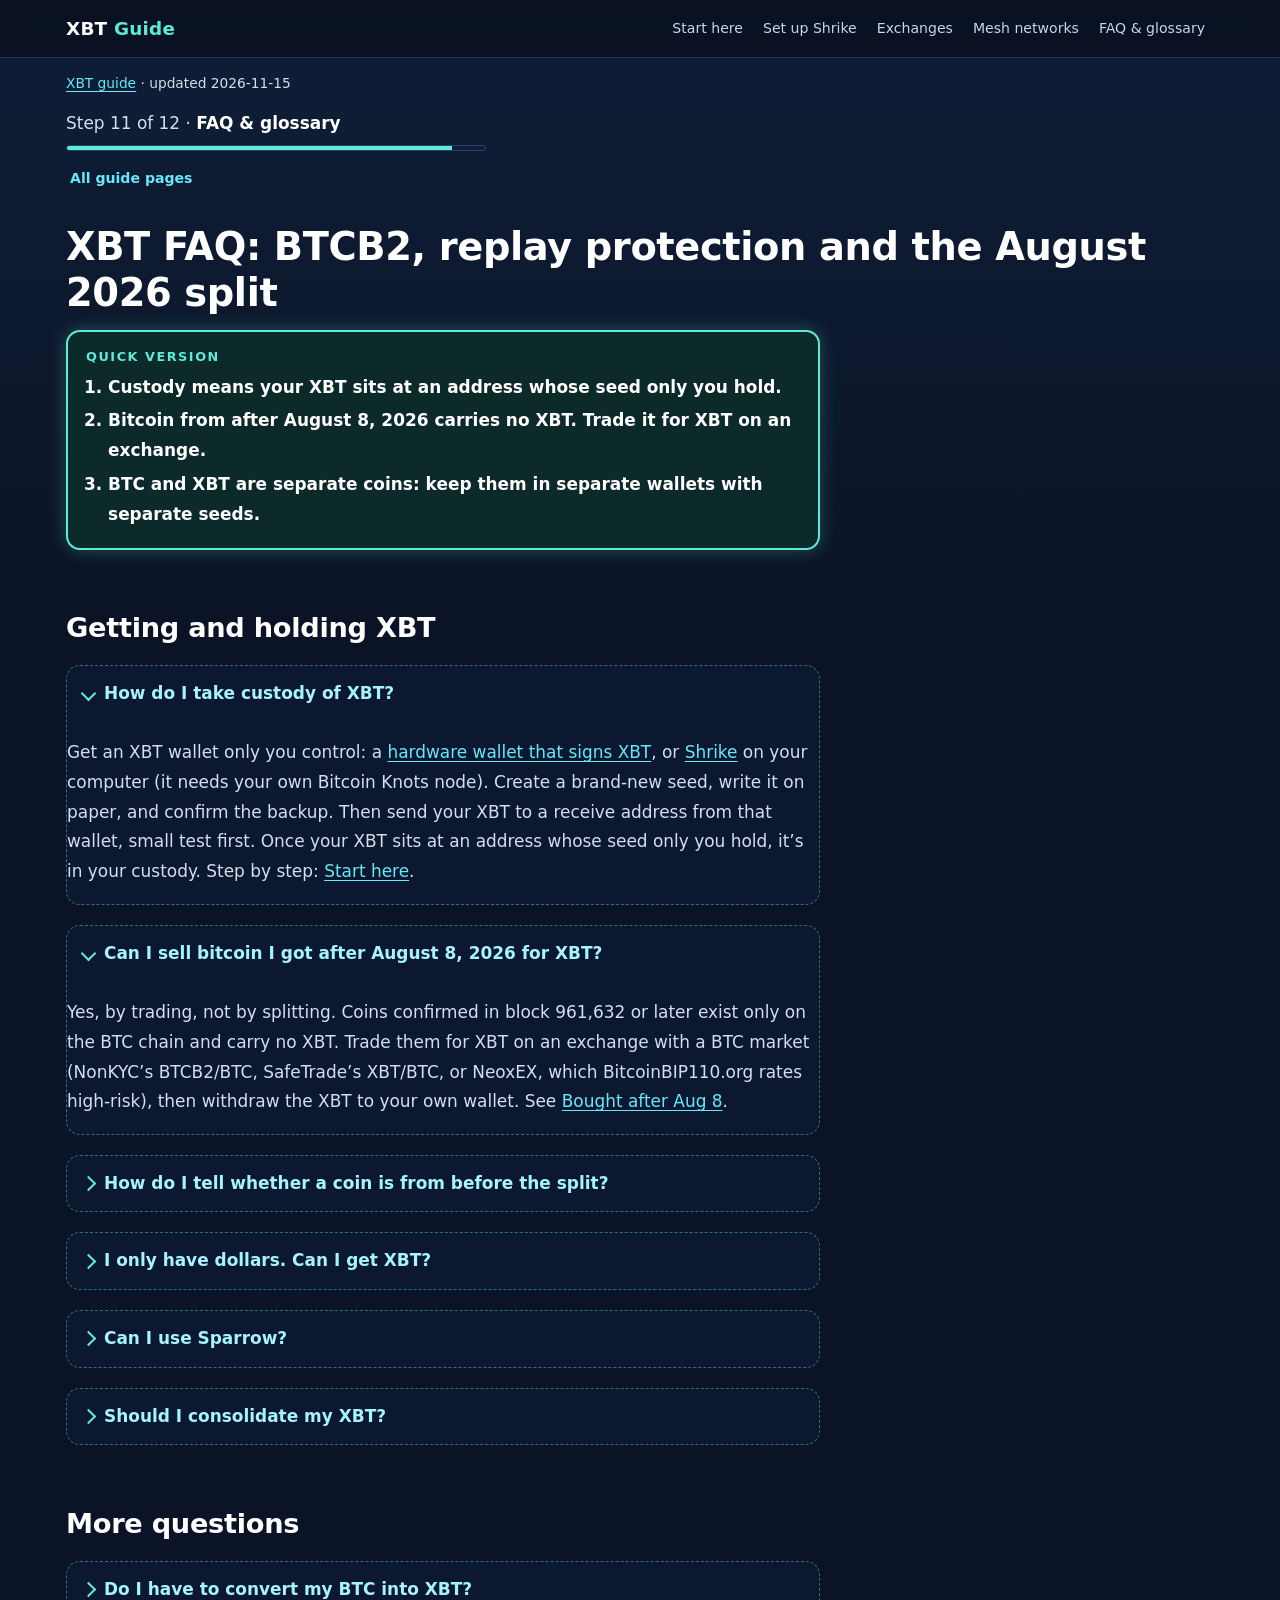
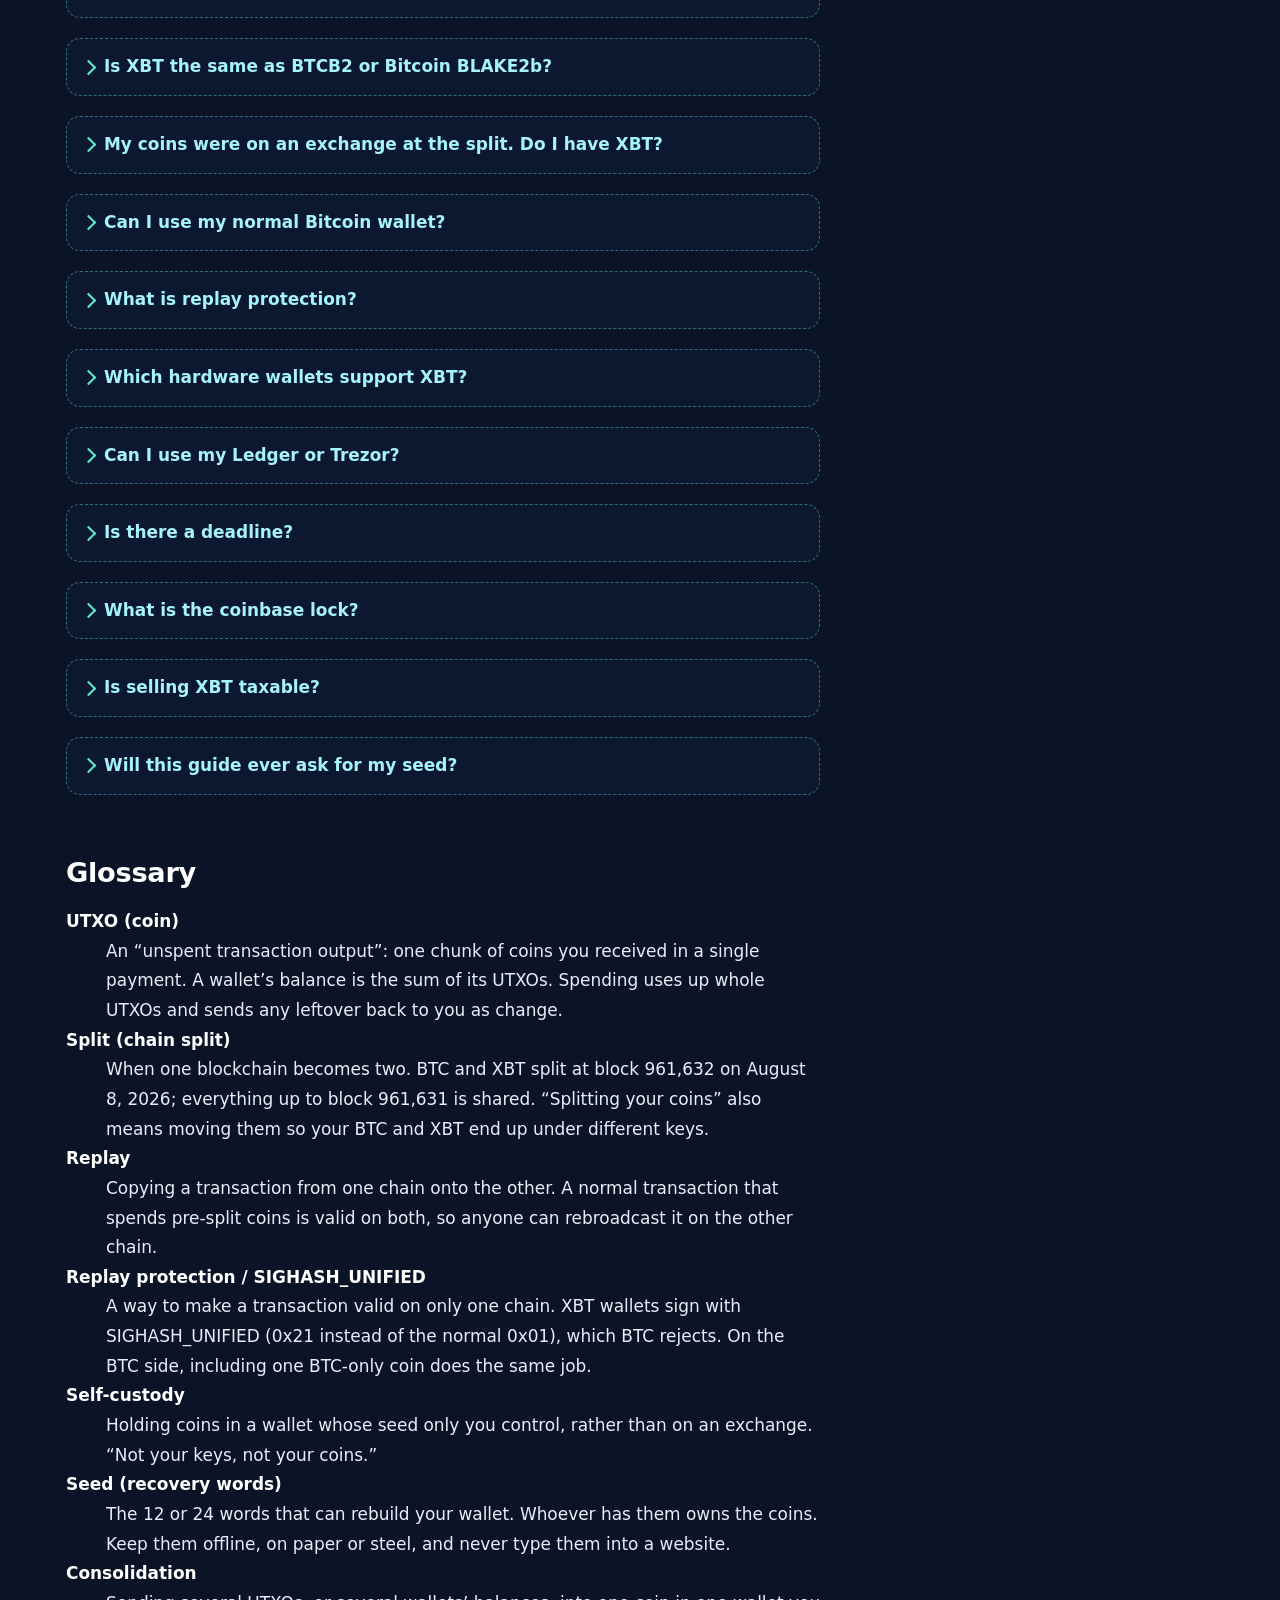
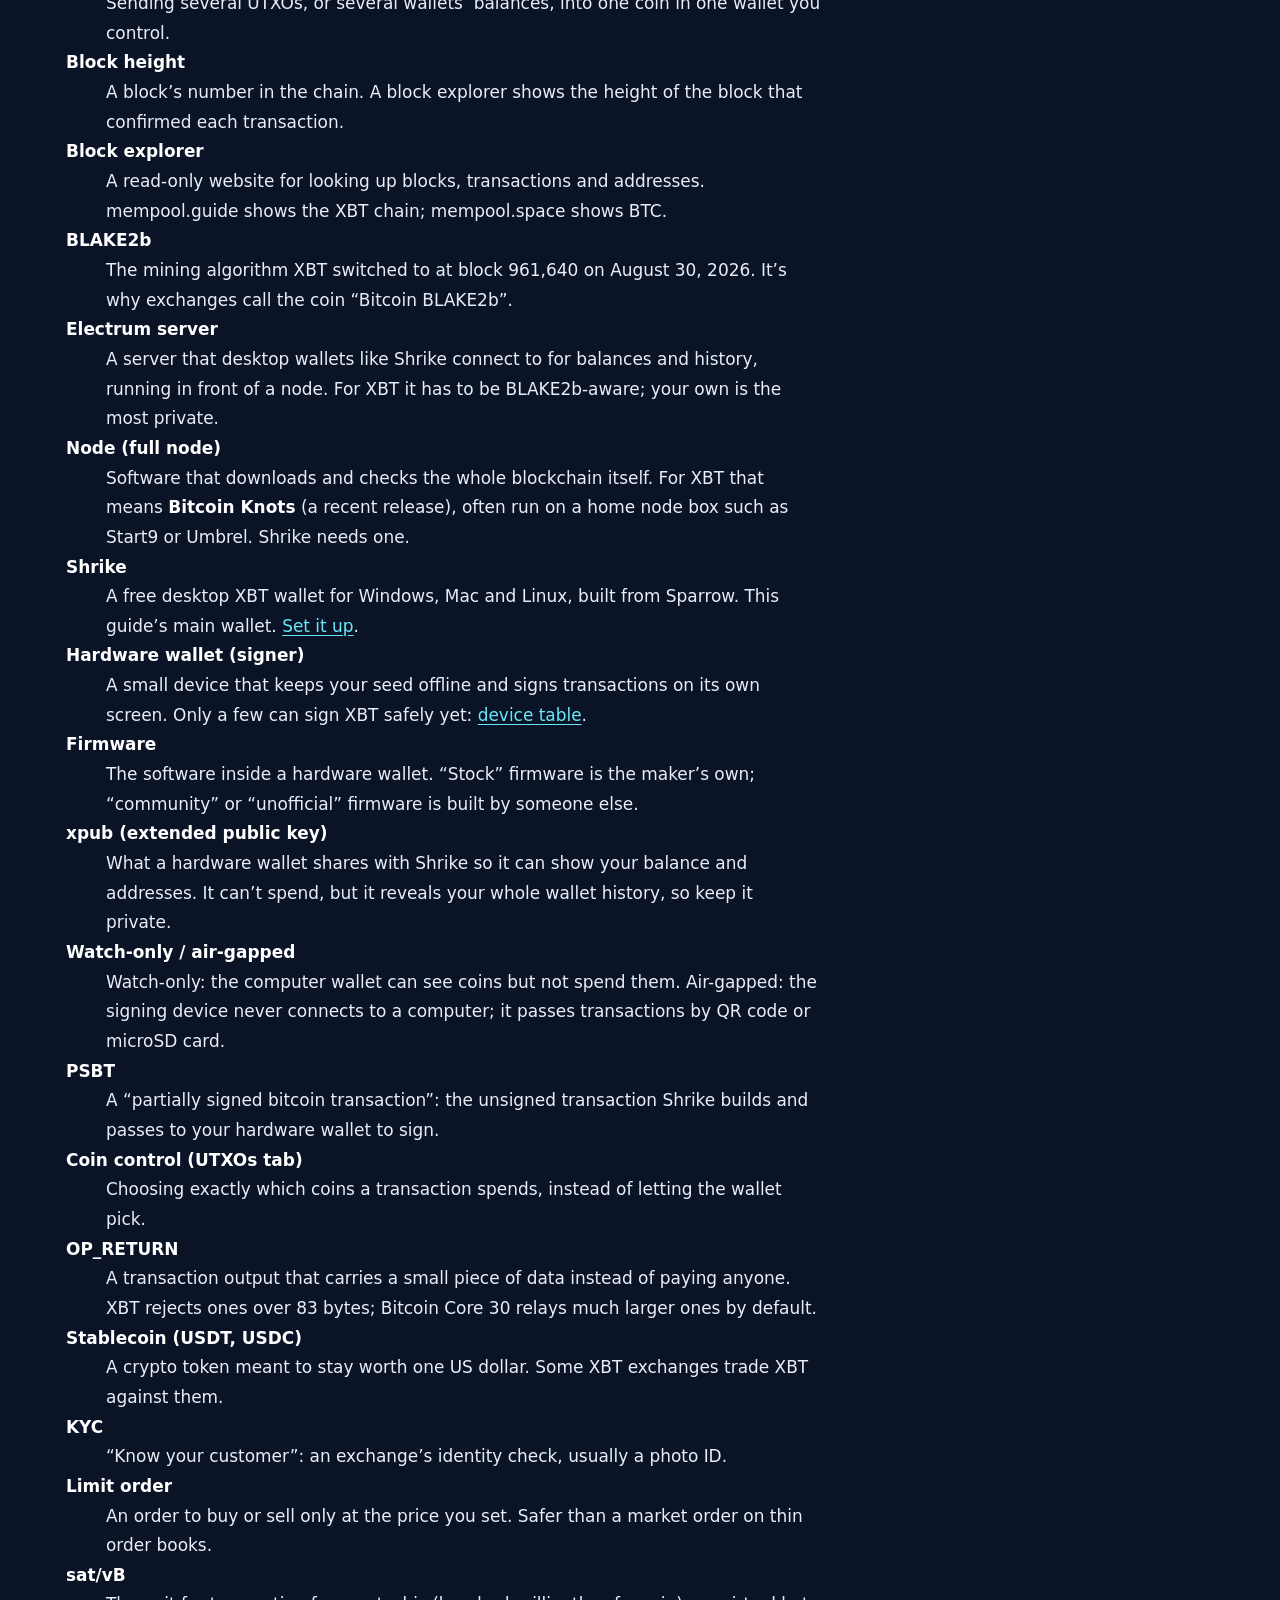
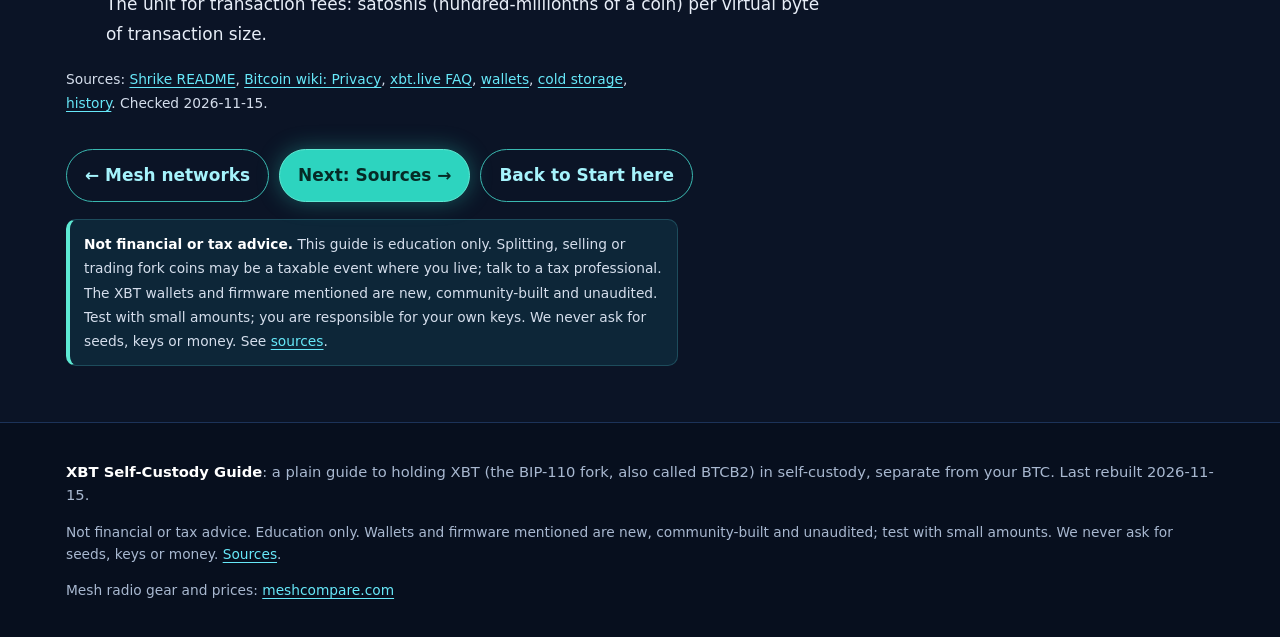
==== faq/index.html @ cd7330c9 "Add guide pages (2/5)" ====
<!doctype html>
<html lang="en"><head>
<meta charset="utf-8"><meta name="viewport" content="width=device-width,initial-scale=1">
<title>XBT FAQ: BTCB2, replay protection and the August 2026 split | XBT Self-Custody Guide</title><meta name="description" content="Short answers: do you have XBT, is it the same as BTCB2, can you use your Bitcoin wallet, what replay protection is, and taxes.">
<link rel="canonical" href="https://rasputin-69420.github.io/xbt-guide/faq/">
<meta property="og:title" content="XBT FAQ: BTCB2, replay protection and the August 2026 split | XBT Self-Custody Guide"><meta property="og:description" content="Short answers: do you have XBT, is it the same as BTCB2, can you use your Bitcoin wallet, what replay protection is, and taxes.">
<meta property="og:site_name" content="XBT Self-Custody Guide"><meta property="og:type" content="website"><meta property="og:url" content="https://rasputin-69420.github.io/xbt-guide/faq/">
<meta name="twitter:card" content="summary"><meta name="theme-color" content="#0b1426"><meta name="color-scheme" content="dark">
<link rel="stylesheet" href="../assets/style.css">
<link rel="icon" href="../assets/favicon.svg" type="image/svg+xml">
</head><body>
<header class="top"><div class="wrap bar">
<a class="logo" href="../"><span class="wordmark">XBT <b>Guide</b></span></a>
<nav><a href="../">Start here</a><a href="../wallets/">Set up Shrike</a><a href="../exchanges/">Exchanges</a><a href="../mesh/">Mesh networks</a><a href="../faq/">FAQ &amp; glossary</a></nav></div></header>
<main class="wrap"><article class="guide xguide"><p class="small"><a href="../">XBT guide</a> · updated 2026-11-15</p><nav class="xprog" aria-label="XBT guide steps"><p class="xstep-count">Step 11 of 12 &middot; <strong>FAQ &amp; glossary</strong></p><div class="xbar" role="presentation"><span style="width:92%"></span></div><details class="xall"><summary>All guide pages</summary><ol class="xsteps"><li><a href="../">Start here</a></li><li><a href="../paths/">Your path in detail</a></li><li><a href="../self-custody/">Self-custody</a></li><li><a href="../wallets/">Set up Shrike</a></li><li><a href="../split/">Split BTC &amp; XBT</a></li><li><a href="../exchanges/">Exchanges</a></li><li><a href="../consolidate/">Withdraw &amp; consolidate</a></li><li><a href="../safety/">Safety checklist</a></li><li><a href="../why/">Why XBT</a></li><li><a href="../mesh/">Mesh networks</a></li><li><span aria-current="step">FAQ &amp; glossary</span></li><li><a href="../sources/">Sources</a></li></ol></details></nav><h1>XBT FAQ: BTCB2, replay protection and the August 2026 split</h1><div class="xquick"><p class="xquick-h">Quick version</p><ol><li>Custody means your XBT sits at an address whose seed only you hold.</li><li>Bitcoin from after August 8, 2026 carries no XBT. Trade it for XBT on an exchange.</li><li>BTC and XBT are separate coins: keep them in separate wallets with separate seeds.</li></ol></div>
<h2>Getting and holding XBT</h2>
<details class="toggle" open><summary>How do I take custody of XBT?</summary><p>Get an XBT wallet only you control: a <a href="../self-custody/">hardware wallet that signs XBT</a>, or <a href="../wallets/">Shrike</a> on your computer (it needs your own Bitcoin Knots node). Create a brand-new seed, write it on paper, and confirm the backup. Then send your XBT to a receive address from that wallet, small test first. Once your XBT sits at an address whose seed only you hold, it&rsquo;s in your custody. Step by step: <a href="../">Start here</a>.</p></details>
<details class="toggle" open><summary>Can I sell bitcoin I got after August 8, 2026 for XBT?</summary><p>Yes, by trading, not by splitting. Coins confirmed in block 961,632 or later exist only on the BTC chain and carry no XBT. Trade them for XBT on an exchange with a BTC market (NonKYC&rsquo;s BTCB2/BTC, SafeTrade&rsquo;s XBT/BTC, or NeoxEX, which BitcoinBIP110.org rates high-risk), then withdraw the XBT to your own wallet. See <a href="../paths/#path-b">Bought after Aug 8</a>.</p></details>
<details class="toggle"><summary>How do I tell whether a coin is from before the split?</summary><p>Look up the transaction that paid you on a block explorer and read its block height. 961,631 or lower: it predates the split and has an XBT twin (unless already spent on XBT). 961,632 or higher: normally BTC-only; search its transaction ID on <a href="https://mempool.guide/" rel="noopener" target="_blank">mempool.guide</a> to be sure. <a href="../split/#check-separated">How to check</a>.</p></details>
<details class="toggle"><summary>I only have dollars. Can I get XBT?</summary><p>Yes. Buy bitcoin (or USDT/USDC) on a mainstream app, send it to an exchange that lists XBT, trade, and withdraw the XBT to your own wallet. See <a href="../paths/#path-fiat">I have dollars</a>.</p></details>
<details class="toggle"><summary>Can I use Sparrow?</summary><p>Not regular Sparrow for XBT: it follows the BTC chain. Use Shrike (a Sparrow fork with replay protection on by default) or the paulscode Sparrow BLAKE2b build. Shrike needs your own Bitcoin Knots node (directly or through your own BLAKE2b-aware Electrum server); the Sparrow BLAKE2b build needs a BLAKE2b-aware Electrum server. Regular Sparrow is still fine on the BTC side, for example coin control when you <a href="../split/">split coins you held before the split</a>.</p></details>
<details class="toggle"><summary>Should I consolidate my XBT?</summary><p>If it&rsquo;s spread across many wallets or small coins, gathering it into one wallet you control can make it easier to protect and cheaper to spend later. It costs a fee and links your coins together publicly. See <a href="../consolidate/">Withdraw and consolidate</a>.</p></details>
<h2>More questions</h2>

<details class="toggle"><summary>Do I have to convert my BTC into XBT?</summary><p>No. If you controlled the keys to bitcoin before block 961,632 (August 8, 2026), the same keys control the same amount of XBT. Nothing is converted and nothing is claimed.</p></details>
<details class="toggle"><summary>Is XBT the same as BTCB2 or Bitcoin BLAKE2b?</summary><p>Yes. Exchanges list the same coin as XBT, BTCB2 or, on SafeTrade, BIP110. On Kraken and other large platforms, &ldquo;XBT&rdquo; means ordinary bitcoin, so always check the network.</p></details>
<details class="toggle"><summary>My coins were on an exchange at the split. Do I have XBT?</summary><p>Only if you controlled the keys. Coins on an exchange sit in the exchange&rsquo;s wallets, so whether customers get credited is up to that exchange.</p></details>
<details class="toggle"><summary>Can I use my normal Bitcoin wallet?</summary><p>No. Regular Bitcoin wallets follow the SHA-256 chain. You need a wallet built for BLAKE2b, such as Shrike, the Sparrow BLAKE2b build or Bitcoin Knots. See <a href="../#step1">Start here, step 1</a>.</p></details>
<details class="toggle"><summary>What is replay protection?</summary><p>A way to make a transaction valid on only one chain. On XBT, signing with SIGHASH_UNIFIED makes a transaction invalid on Bitcoin. On the Bitcoin side, including one BTC-only coin, or an OP_RETURN over 83 bytes, makes a transaction invalid on XBT. See the <a href="../split/#replay">split guide</a>.</p></details>
<details class="toggle" id="hardware"><summary>Which hardware wallets support XBT?</summary><p>No mainstream hardware wallet supports XBT on its normal firmware yet (checked November 15, 2026). What can sign XBT with replay protection today: <strong>Paperclip Krux</strong>, a $70 XBT-only signer; a <strong>SeedSigner</strong> with privkeyio&rsquo;s community firmware; and <strong>Trezor</strong> or <strong>Coldcard</strong> devices re-flashed with privkeyio&rsquo;s unofficial firmware. <strong>Bitkey</strong> works through the unofficial Lazarus Key app, where the phone key adds the protection. Stock <strong>Ledger, Trezor, Coldcard, BitBox02, Jade, Keystone and Passport</strong> can&rsquo;t. Coinkite and SatoshiLabs have both declined to add it, and BitcoinBIP110.org says no hardware wallet officially supports it. A stock device still holds the keys to pre-split XBT, but it signs the legacy, replayable way. <a href="../self-custody/">Full table, best pick and setup steps</a>.</p></details>
<details class="toggle"><summary>Can I use my Ledger or Trezor?</summary><p>Not on their normal firmware: it doesn&rsquo;t sign with SIGHASH_UNIFIED. Ledger has no XBT option. A spare Trezor can run unofficial XBT firmware with Shrike, but flashing erases it, so never use the one holding your bitcoin. If in doubt, move your BTC away first (<a href="../split/#method-a">split guide, Method 1</a>) so the old device only guards XBT. See <a href="../self-custody/">How to self-custody XBT</a>.</p></details>
<details class="toggle"><summary>Is there a deadline?</summary><p>No. Pre-split XBT stays at your addresses until you move it.</p></details>
<details class="toggle"><summary>What is the coinbase lock?</summary><p>A soft fork on XBT that makes newly mined block rewards wait before they can be spent. It doesn&rsquo;t affect pre-split coins or coins bought on an exchange.</p></details>
<details class="toggle"><summary>Is selling XBT taxable?</summary><p>It may be, depending on where you live. Receiving, splitting or selling fork coins can have tax consequences, so talk to a tax professional. xbt.live publishes a daily reference price and a tax helper for record-keeping (information only).</p></details>
<details class="toggle"><summary>Will this guide ever ask for my seed?</summary><p>Never. These pages have no logins, no wallet connections and nothing to type a seed into. Anyone using this guide&rsquo;s name to ask for a seed is a scammer.</p></details>

<h2 id="glossary">Glossary</h2>
<dl>
<dt><strong>UTXO (coin)</strong></dt><dd>An &ldquo;unspent transaction output&rdquo;: one chunk of coins you received in a single payment. A wallet&rsquo;s balance is the sum of its UTXOs. Spending uses up whole UTXOs and sends any leftover back to you as change.</dd>
<dt><strong>Split (chain split)</strong></dt><dd>When one blockchain becomes two. BTC and XBT split at block 961,632 on August 8, 2026; everything up to block 961,631 is shared. &ldquo;Splitting your coins&rdquo; also means moving them so your BTC and XBT end up under different keys.</dd>
<dt><strong>Replay</strong></dt><dd>Copying a transaction from one chain onto the other. A normal transaction that spends pre-split coins is valid on both, so anyone can rebroadcast it on the other chain.</dd>
<dt><strong>Replay protection / SIGHASH_UNIFIED</strong></dt><dd>A way to make a transaction valid on only one chain. XBT wallets sign with SIGHASH_UNIFIED (0x21 instead of the normal 0x01), which BTC rejects. On the BTC side, including one BTC-only coin does the same job.</dd>
<dt><strong>Self-custody</strong></dt><dd>Holding coins in a wallet whose seed only you control, rather than on an exchange. &ldquo;Not your keys, not your coins.&rdquo;</dd>
<dt><strong>Seed (recovery words)</strong></dt><dd>The 12 or 24 words that can rebuild your wallet. Whoever has them owns the coins. Keep them offline, on paper or steel, and never type them into a website.</dd>
<dt><strong>Consolidation</strong></dt><dd>Sending several UTXOs, or several wallets&rsquo; balances, into one coin in one wallet you control.</dd>
<dt><strong>Block height</strong></dt><dd>A block&rsquo;s number in the chain. A block explorer shows the height of the block that confirmed each transaction.</dd>
<dt><strong>Block explorer</strong></dt><dd>A read-only website for looking up blocks, transactions and addresses. mempool.guide shows the XBT chain; mempool.space shows BTC.</dd>
<dt><strong>BLAKE2b</strong></dt><dd>The mining algorithm XBT switched to at block 961,640 on August 30, 2026. It&rsquo;s why exchanges call the coin &ldquo;Bitcoin BLAKE2b&rdquo;.</dd>
<dt><strong>Electrum server</strong></dt><dd>A server that desktop wallets like Shrike connect to for balances and history, running in front of a node. For XBT it has to be BLAKE2b-aware; your own is the most private.</dd>
<dt><strong>Node (full node)</strong></dt><dd>Software that downloads and checks the whole blockchain itself. For XBT that means <strong>Bitcoin Knots</strong> (a recent release), often run on a home node box such as Start9 or Umbrel. Shrike needs one.</dd>
<dt><strong>Shrike</strong></dt><dd>A free desktop XBT wallet for Windows, Mac and Linux, built from Sparrow. This guide&rsquo;s main wallet. <a href="../wallets/">Set it up</a>.</dd>
<dt><strong>Hardware wallet (signer)</strong></dt><dd>A small device that keeps your seed offline and signs transactions on its own screen. Only a few can sign XBT safely yet: <a href="../self-custody/#table">device table</a>.</dd>
<dt><strong>Firmware</strong></dt><dd>The software inside a hardware wallet. &ldquo;Stock&rdquo; firmware is the maker&rsquo;s own; &ldquo;community&rdquo; or &ldquo;unofficial&rdquo; firmware is built by someone else.</dd>
<dt><strong>xpub (extended public key)</strong></dt><dd>What a hardware wallet shares with Shrike so it can show your balance and addresses. It can&rsquo;t spend, but it reveals your whole wallet history, so keep it private.</dd>
<dt><strong>Watch-only / air-gapped</strong></dt><dd>Watch-only: the computer wallet can see coins but not spend them. Air-gapped: the signing device never connects to a computer; it passes transactions by QR code or microSD card.</dd>
<dt><strong>PSBT</strong></dt><dd>A &ldquo;partially signed bitcoin transaction&rdquo;: the unsigned transaction Shrike builds and passes to your hardware wallet to sign.</dd>
<dt><strong>Coin control (UTXOs tab)</strong></dt><dd>Choosing exactly which coins a transaction spends, instead of letting the wallet pick.</dd>
<dt><strong>OP_RETURN</strong></dt><dd>A transaction output that carries a small piece of data instead of paying anyone. XBT rejects ones over 83 bytes; Bitcoin Core 30 relays much larger ones by default.</dd>
<dt><strong>Stablecoin (USDT, USDC)</strong></dt><dd>A crypto token meant to stay worth one US dollar. Some XBT exchanges trade XBT against them.</dd>
<dt><strong>KYC</strong></dt><dd>&ldquo;Know your customer&rdquo;: an exchange&rsquo;s identity check, usually a photo ID.</dd>
<dt><strong>Limit order</strong></dt><dd>An order to buy or sell only at the price you set. Safer than a market order on thin order books.</dd>
<dt><strong>sat/vB</strong></dt><dd>The unit for transaction fees: satoshis (hundred-millionths of a coin) per virtual byte of transaction size.</dd>
</dl>
<p class="small">Sources: <a href="https://github.com/privkeyio/shrike" rel="noopener" target="_blank">Shrike README</a>, <a href="https://en.bitcoin.it/wiki/Privacy" rel="noopener" target="_blank">Bitcoin wiki: Privacy</a>, <a href="https://xbt.live/faq/" rel="noopener" target="_blank">xbt.live FAQ</a>, <a href="https://xbt.live/wallets/" rel="noopener" target="_blank">wallets</a>, <a href="https://xbt.live/cold-storage/" rel="noopener" target="_blank">cold storage</a>, <a href="https://xbt.live/history/" rel="noopener" target="_blank">history</a>. Checked 2026-11-15.</p>
<p class="xpager"><a class="btn alt" href="../mesh/">&larr; Mesh networks</a> <a class="btn" href="../sources/">Next: Sources &rarr;</a> <a class="btn alt" href="../">Back to Start here</a></p><p class="callout small"><strong>Not financial or tax advice.</strong> This guide is education only. Splitting, selling or trading fork coins may be a taxable event where you live; talk to a tax professional. The XBT wallets and firmware mentioned are new, community-built and unaudited. Test with small amounts; you are responsible for your own keys. We never ask for seeds, keys or money. See <a href="../sources/">sources</a>.</p></article></main>
<footer class="foot"><div class="wrap">
<p><strong>XBT Self-Custody Guide</strong>: a plain guide to holding XBT (the BIP-110 fork, also called BTCB2) in self-custody, separate from your BTC. Last rebuilt 2026-11-15.</p>
<p class="small">Not financial or tax advice. Education only. Wallets and firmware mentioned are new, community-built and unaudited; test with small amounts. We never ask for seeds, keys or money. <a href="../sources/">Sources</a>.</p>
<p class="small">Mesh radio gear and prices: <a href="https://meshcompare.com/">meshcompare.com</a></p>
</div></footer>
</body></html>
---- assets/style.css ----
/* MeshCompare "signals in the wild" dark theme. System fonts, no external calls. */
:root{
--bg:#0b1426;--bg2:#0f1e38;--card:#111f3a;--card2:#152747;--line:#24406b;--line2:#2c4a78;
--ink:#e8eef8;--ink2:#d5deec;--muted:#a8b8d0;
--cyan:#5eead4;--cyan2:#67e8f9;--sky:#7dd3fc;--green:#4ade80;--amber:#fbbf24;--magenta:#f472b6;
--th:#13305a;--zebra:#0f1c35;--hover:#172b50;
--glow:0 0 18px rgba(94,234,212,.28)}
*{box-sizing:border-box}html{-webkit-text-size-adjust:100%;background:var(--bg)}
body{margin:0;font:16.5px/1.6 system-ui,-apple-system,"Segoe UI",Roboto,Ubuntu,"Helvetica Neue",Arial,sans-serif;color:var(--ink);
background:radial-gradient(1200px 600px at 80% -10%,#14305a55,transparent 60%),linear-gradient(180deg,var(--bg2),var(--bg) 600px) no-repeat,var(--bg)}
a{color:var(--cyan2);text-underline-offset:3px}a:hover{color:#a5f3fc}
:focus-visible{outline:3px solid var(--amber);outline-offset:2px;border-radius:6px}
h1,h2,h3{line-height:1.2;color:#fff;letter-spacing:-.01em}
h1{font-size:clamp(1.7rem,4.2vw,2.5rem);margin:.6em 0 .35em}
h2{font-size:clamp(1.3rem,3vw,1.7rem);margin:1.8em 0 .5em}
h3{font-size:1.08rem;margin:.2em 0}
.wrap{max-width:1180px;margin:0 auto;padding:0 16px}
.small{font-size:.86rem;color:var(--muted)}
.lead{font-size:1.12rem;color:var(--ink2);max-width:68ch;margin:.2em 0 .4em}
code{background:#0a1730;border:1px solid var(--line);border-radius:6px;padding:1px 6px}
.sr{position:absolute;left:-9999px}

/* header */
.top{position:sticky;top:0;z-index:20;background:rgba(9,17,33,.9);backdrop-filter:blur(10px);-webkit-backdrop-filter:blur(10px);border-bottom:1px solid #1c3359}
.bar{display:flex;align-items:center;gap:10px;flex-wrap:wrap;padding-top:10px;padding-bottom:10px}
.logo{display:flex;align-items:center;gap:8px;color:#fff;text-decoration:none;font-size:1.15rem;flex-shrink:0}
.logo svg{filter:drop-shadow(0 0 6px rgba(94,234,212,.55))}
.wordmark{font-weight:600;letter-spacing:.2px}.wordmark b{color:var(--cyan);font-weight:800}
nav{display:flex;align-items:center;gap:2px;flex-wrap:nowrap;margin-left:auto}
nav a{color:#c9d6ea;text-decoration:none;padding:6px 8px;border-radius:999px;font-size:.88rem;border:1px solid transparent;white-space:nowrap}
nav a:hover{color:#fff;background:#14284a}
nav a.active{color:#a5f3fc;background:#0f2f45;border-color:#1f6f73;box-shadow:var(--glow)}
/* Standout My Mesh CTA — warm amber-gold pill between logo and Home */
nav a.nav-cta{
  display:inline-flex;align-items:center;gap:5px;
  margin:0 4px 0 0;padding:7px 12px;
  font-size:.86rem;font-weight:800;letter-spacing:.01em;
  color:#1f1300!important;
  background:linear-gradient(135deg,#fde047 0%,#fbbf24 48%,#f59e0b 100%);
  border:1px solid #fde68a;
  box-shadow:0 0 0 1px rgba(253,230,138,.35),0 0 18px rgba(251,191,36,.55),0 2px 8px rgba(0,0,0,.35);
  animation:navCtaPulse 2.4s ease-in-out infinite;
  transition:transform .15s ease,box-shadow .15s ease,filter .15s ease;
}
nav a.nav-cta .nav-cta-ico{flex-shrink:0;display:block}
nav a.nav-cta:hover{
  color:#1f1300!important;background:linear-gradient(135deg,#fef08a 0%,#fde047 45%,#fbbf24 100%);
  transform:translateY(-1px);
  box-shadow:0 0 0 1px rgba(253,230,138,.55),0 0 26px rgba(251,191,36,.75),0 4px 12px rgba(0,0,0,.4);
  filter:brightness(1.05);
}
nav a.nav-cta.active{
  color:#1f1300!important;
  background:linear-gradient(135deg,#fef08a 0%,#fbbf24 55%,#f59e0b 100%);
  border-color:#fff7c2;
  box-shadow:0 0 0 2px #0b1426,0 0 0 4px #fde68a,0 0 22px rgba(251,191,36,.7);
  animation:none;
}
@keyframes navCtaPulse{
  0%,100%{box-shadow:0 0 0 1px rgba(253,230,138,.35),0 0 16px rgba(251,191,36,.45),0 2px 8px rgba(0,0,0,.35)}
  50%{box-shadow:0 0 0 1px rgba(253,230,138,.55),0 0 26px rgba(251,191,36,.8),0 2px 10px rgba(0,0,0,.35)}
}
@media (prefers-reduced-motion:reduce){
  nav a.nav-cta{animation:none}
  nav a.nav-cta:hover{transform:none}
}
@media (max-width:760px){
  .bar{gap:8px}
  nav{margin-left:0;overflow-x:auto;flex-wrap:nowrap;width:100%;padding-bottom:6px;scrollbar-width:none}
  nav::-webkit-scrollbar{display:none}
  nav a{white-space:nowrap;padding:6px 9px;font-size:.9rem}
  nav a.nav-cta{padding:7px 12px;margin-right:2px}
}

/* hero */
.hero{position:relative;overflow:hidden;margin:18px 0 8px;border-radius:22px;border:1px solid #1d3762;
background:radial-gradient(600px 300px at 25% 30%,#12345a,transparent 70%),linear-gradient(180deg,#0f2244,#0b1426 80%);
padding:56px 26px 130px;min-height:450px}
.meshbg{position:absolute;inset:0;width:100%;height:100%}
.meshbg .links path{fill:none;stroke:#5eead4;stroke-width:1.2;opacity:.28;animation:linkpulse 5s ease-in-out infinite}
.meshbg .links path:nth-child(2){animation-delay:1.6s}.meshbg .links path:nth-child(3){animation-delay:3.2s}
.meshbg .nodes circle{fill:#a5f3fc;filter:drop-shadow(0 0 5px #5eead4);animation:twinkle 4s ease-in-out infinite}
.meshbg .nodes circle:nth-child(3n){fill:#86efac;animation-delay:1.3s}.meshbg .nodes circle:nth-child(4n){fill:#fcd34d;animation-delay:2.4s}
.meshbg .halos circle{animation:twinkle 6s ease-in-out infinite;opacity:.35}
.meshbg .stars circle{fill:#cbd5e1;opacity:.55}
.meshbg .ridge2{fill:#0d1b33}
.meshbg .ridge{fill:#070f1e;stroke:#4ade80;stroke-opacity:.45;stroke-width:1.4}
.rings{position:absolute;left:22%;top:42%;width:0;height:0;pointer-events:none}
.rings span{position:absolute;left:-110px;top:-110px;width:220px;height:220px;border-radius:50%;border:1.5px solid rgba(94,234,212,.55);opacity:0;animation:ripple 7.5s ease-out infinite}
.rings span:nth-child(2){animation-delay:2.5s;border-color:rgba(74,222,128,.5)}.rings span:nth-child(3){animation-delay:5s}
@keyframes ripple{0%{transform:scale(.25);opacity:.75}100%{transform:scale(3.2);opacity:0}}
@keyframes linkpulse{0%,100%{opacity:.16}50%{opacity:.5}}
@keyframes twinkle{0%,100%{opacity:.7}50%{opacity:1}}
.hero-in{position:relative;z-index:2;max-width:700px}
.eyebrow{display:inline-block;margin:0 0 6px;font-size:.8rem;font-weight:700;letter-spacing:.14em;text-transform:uppercase;color:var(--green);text-shadow:0 0 10px rgba(74,222,128,.5)}
.hero h1{font-size:clamp(2rem,5.4vw,3.3rem);margin:.1em 0 .3em;text-shadow:0 0 28px rgba(94,234,212,.35)}
.hero .lead{color:#dbe6f5}
.herostats{list-style:none;display:flex;flex-wrap:wrap;gap:8px;padding:0;margin:18px 0 0}
.herostats li{background:rgba(11,22,44,.75);border:1px solid #23426e;border-radius:999px;padding:5px 12px;font-size:.88rem;color:#cbd8ea}
.herostats b{color:var(--cyan);font-size:1rem}
@media (max-width:640px){.hero{padding:34px 18px 120px;min-height:0}.rings{left:70%;top:24%}}

/* buttons */
.cta{display:flex;gap:10px;flex-wrap:wrap;margin-top:16px}
.btn{display:inline-block;padding:11px 18px;border-radius:999px;font-weight:700;text-decoration:none;background:#2dd4bf;color:#062a26;box-shadow:0 0 22px rgba(45,212,191,.35);border:1px solid #5eead4}
.btn:hover{background:#5eead4;color:#062a26}
.btn.alt{background:transparent;color:#a5f3fc;border-color:#3ab8b0;box-shadow:none}.btn.alt:hover{background:#0f2f45;color:#fff}

/* read more / toggles */
details>summary{cursor:pointer}
.readmore{margin:.2em 0 .8em;max-width:68ch}
.readmore>summary{display:inline-block;color:var(--cyan2);font-weight:600;font-size:.92rem;list-style:none}
.readmore>summary::-webkit-details-marker{display:none}
.readmore>summary::after{content:" ▾";}.readmore[open]>summary::after{content:" ▴"}
.readmore>div{color:var(--ink2)}
.toggle{margin:20px 0;border:1px dashed #2f6f7a;border-radius:14px;background:#0c1830}
.toggle>summary{padding:13px 16px;font-weight:700;color:#a5f3fc;list-style:none;display:flex;align-items:center;gap:10px}
.toggle>summary::-webkit-details-marker{display:none}
.toggle>summary::before{content:"";width:9px;height:9px;border-right:2px solid var(--cyan);border-bottom:2px solid var(--cyan);transform:rotate(-45deg);transition:transform .2s}
.toggle[open]>summary::before{transform:rotate(45deg)}
.toggle>summary:hover{color:#fff}
.tinner{padding:0 12px 12px}

/* tiles (home categories, plan tiles) */
.tiles{display:grid;grid-template-columns:repeat(auto-fill,minmax(200px,1fr));gap:14px}
.tile{--acc:var(--cyan);display:flex;flex-direction:column;gap:4px;padding:14px 16px 16px;border-radius:16px;text-decoration:none;color:var(--ink);
background:linear-gradient(180deg,var(--card2),var(--card));border:1px solid var(--line);transition:border-color .2s,box-shadow .2s,transform .2s}
a.tile:hover{border-color:var(--acc);box-shadow:0 0 22px color-mix(in srgb,var(--acc) 35%,transparent);transform:translateY(-2px);color:var(--ink)}
.tile .art{height:86px;margin:-4px -6px 4px}
.tile .art .illo{height:86px}
.tile p{margin:2px 0 6px;color:var(--muted);font-size:.92rem}
.tile .kstat{font-size:1.25rem;font-weight:800;color:var(--acc);text-shadow:0 0 12px color-mix(in srgb,var(--acc) 45%,transparent)}
.tile .go{margin-top:auto;color:var(--cyan2);font-weight:600;font-size:.92rem}
.c-mesh{--acc:var(--green)}.c-app{--acc:var(--magenta)}.c-sat{--acc:var(--amber)}.c-phone{--acc:var(--cyan)}.c-si{--acc:var(--sky)}
.tile.plan .price{font-size:2rem;font-weight:800;color:#fff}.tile.plan .price small{font-size:1rem;color:var(--muted);font-weight:600}
.tile.plan p{margin:6px 0 0}
.sechead{display:flex;align-items:baseline;justify-content:space-between;gap:12px;flex-wrap:wrap}.sechead h2{margin-bottom:.2em}

/* illustrations */
.illo{display:block;width:100%;height:118px;overflow:visible}
.illo *{fill:none;stroke-width:2;stroke-linecap:round;stroke-linejoin:round}
.illo .s{stroke:#5eead4}.illo .g{stroke:#4ade80}.illo .a{stroke:#fbbf24}.illo .m{stroke:#f472b6}
.illo .f{fill:rgba(94,234,212,.07)}.illo .d{fill:#a5f3fc;stroke:none}
.illo .thin{stroke-width:1.2}.illo .thick{stroke-width:3}
.illo .dash{stroke-dasharray:3 5;animation:beam 2.4s linear infinite}
.illo .arc{animation:arc 2.6s ease-in-out infinite}.illo .arc2{animation-delay:.5s}
.illo{filter:drop-shadow(0 0 4px rgba(94,234,212,.45))}
@keyframes beam{to{stroke-dashoffset:-16}}
@keyframes arc{0%,100%{opacity:.25}50%{opacity:1}}

/* device cards */
.cgrid{display:grid;grid-template-columns:repeat(auto-fill,minmax(258px,1fr));gap:16px;align-items:start;margin:14px 0}
.dcard{border-radius:18px;border:1px solid var(--line);background:linear-gradient(180deg,var(--card2),var(--card) 60%);overflow:hidden;transition:border-color .2s,box-shadow .2s}
.dcard:hover,.dcard[open]{border-color:#2f8f8a;box-shadow:0 0 24px rgba(94,234,212,.18)}
.dcard>summary{list-style:none;display:block}
.dcard>summary::-webkit-details-marker{display:none}
.dcard .art{background:radial-gradient(160px 90px at 50% 60%,rgba(94,234,212,.13),transparent 70%),#0b1730;border-bottom:1px solid #1b3359;padding:8px 8px 4px}
.ctext{padding:12px 16px 14px}
.ctext h3{font-size:1.1rem}
.sub{margin:2px 0 8px;color:var(--muted);font-size:.88rem}
.pricebox{display:flex;align-items:baseline;gap:8px;flex-wrap:wrap}
.price{font-size:1.95rem;font-weight:800;color:#fff;letter-spacing:-.02em;line-height:1.1}
.pricebox .small{flex-basis:100%;margin-top:-2px}
.badges{display:flex;gap:6px;flex-wrap:wrap;margin:6px 0 2px}
.stats{list-style:none;padding:0;margin:12px 0 6px;display:grid;grid-template-columns:repeat(3,minmax(0,1fr));gap:6px}
.stats li{background:#0c1932;border:1px solid #1d3760;border-radius:12px;padding:7px 3px 6px;text-align:center;min-width:0}
.stats svg{width:20px;height:20px;fill:none;stroke:var(--cyan);stroke-width:1.8;stroke-linecap:round;stroke-linejoin:round;display:block;margin:0 auto 2px;filter:drop-shadow(0 0 3px rgba(94,234,212,.5))}
.stats .sl{display:block;font-size:.7rem;text-transform:uppercase;letter-spacing:.06em;color:var(--muted)}
.stats b{display:block;font-size:.82rem;color:#fff;overflow-wrap:break-word;hyphens:auto;line-height:1.25}
.stats .unv{font-size:.68rem;padding:0 5px}
.more-hint{display:inline-flex;align-items:center;gap:6px;margin-top:6px;color:var(--cyan2);font-weight:600;font-size:.88rem}
.more-hint::after{content:"";width:7px;height:7px;border-right:2px solid currentColor;border-bottom:2px solid currentColor;transform:translateY(-2px) rotate(45deg);transition:transform .2s}
.dcard[open] .more-hint::after{transform:translateY(2px) rotate(-135deg)}
.dcard[open] .more-hint{font-size:0}.dcard[open] .more-hint::before{content:"Hide specs";font-size:.88rem}
.cmore{padding:0 16px 16px;border-top:1px dashed #23406a;margin:0 0 0}
.cmore .note{color:var(--ink2);font-size:.92rem}
.specs{display:grid;grid-template-columns:7.2rem 1fr;gap:6px 10px;margin:12px 0;font-size:.9rem}
.specs dt{color:var(--muted)}.specs dd{margin:0;color:var(--ink);overflow-wrap:anywhere}
.buyline{font-size:.92rem}
.dcard.static .sumlike{display:block}
.chips{display:flex;flex-wrap:wrap;gap:8px;align-items:center;margin:14px 0 4px;position:sticky;top:52px;z-index:5;padding:8px 0;background:rgba(11,20,38,.95);border-bottom:1px solid #1c3359}
.chip{font:inherit;font-size:.9rem;font-weight:600;padding:7px 14px;border-radius:999px;border:1px solid var(--line2);background:#0f1e38;color:#d6e2f3;cursor:pointer;transition:all .15s}
.chip:hover{border-color:var(--cyan);color:#fff}
.chip[aria-pressed="true"]{background:#5eead4;color:#062a26;border-color:#5eead4;box-shadow:0 0 16px rgba(94,234,212,.55)}
.chip[aria-pressed="true"]::before{content:"✓ "}
#cq{flex:1;min-width:150px;max-width:240px}
.empty{padding:16px;border:1px dashed var(--line2);border-radius:12px;color:var(--ink2)}
@media (max-width:760px){.chips{position:static;flex-wrap:nowrap;overflow-x:auto;padding-bottom:6px;scrollbar-width:thin}.chip{white-space:nowrap}#cq{min-width:140px}}

/* generic cards (guides) */
.cards{display:grid;grid-template-columns:repeat(auto-fill,minmax(260px,1fr));gap:14px}
.card{display:block;padding:16px 18px;border-radius:16px;background:linear-gradient(180deg,var(--card2),var(--card));border:1px solid var(--line);color:var(--ink);text-decoration:none;transition:border-color .2s,box-shadow .2s}
.card:hover{border-color:var(--cyan);box-shadow:var(--glow);color:var(--ink)}
.card h3{color:#a5f3fc}.card p{color:var(--muted);margin:.4em 0 0;font-size:.93rem}

/* tables */
.tablewrap{overflow-x:auto;border:1px solid var(--line);border-radius:14px;margin:12px 0;background:var(--card)}
table.data{border-collapse:collapse;width:100%;font-size:.92rem}
table.data th{background:var(--th);color:#fff;text-align:left;padding:10px 12px;font-weight:700;white-space:nowrap;position:sticky;top:0}
table.data th[data-sort]{cursor:pointer}table.data th[data-sort]:hover{background:#1a3d70}
table.data th.asc:after{content:" ↑";color:var(--amber)}table.data th.desc:after{content:" ↓";color:var(--amber)}
table.data td{padding:10px 12px;border-top:1px solid #1f3660;vertical-align:top;color:var(--ink)}
table.data tbody tr:nth-child(even) td{background:var(--zebra)}
table.data tbody tr:hover td{background:var(--hover)}
table.data td:first-child{min-width:190px}
table.data td:first-child .small{line-height:1.4;margin-top:3px}
table.data td:first-child .note{display:block;max-width:34ch}
td.buy a{white-space:nowrap}
table.si-kits td{min-width:120px}table.si-kits td:nth-child(2){min-width:210px}
table.ma-table td{min-width:230px;vertical-align:top}table.ma-table td:first-child{min-width:150px}
table.ma-table td .small{margin-top:4px;line-height:1.4}
@media (max-width:640px){table.data td:first-child{min-width:150px}table.si-kits td{min-width:110px}table.si-kits td:nth-child(2){min-width:170px}table.ma-table td{min-width:200px}table.ma-table td:first-child{min-width:120px}}

/* badges and tags */
.badge{display:inline-flex;align-items:center;gap:5px;font-size:.76rem;font-weight:700;padding:2px 9px;border-radius:999px;border:1px solid var(--line2);background:#16294d;color:#e8eef8}
.badge.cheapest{background:#15803d;color:#fff;border-color:#4ade80;box-shadow:0 0 0 1px rgba(74,222,128,.25),0 0 14px rgba(74,222,128,.55);padding:3px 10px 3px 4px}
.badge.cheapest .cur{display:inline-grid;place-items:center;width:17px;height:17px;border-radius:50%;background:#fff;color:#14532d;font-size:.72rem;font-weight:900}
.badge.pick{background:#9a3412;color:#fff}.badge.good{background:#14532d;color:#dcfce7}
.unv{display:inline-block;font-size:.74rem;font-weight:700;color:#fcd34d;background:#3b2f0c;border:1px solid #78590f;border-radius:999px;padding:0 7px;line-height:1.5}
.tag{display:inline-block;font-size:.74rem;font-weight:600;color:#cfe0f7;background:#1a2f55;border-radius:999px;padding:0 8px;margin-left:4px}
.tag-reported{display:inline-block;font-size:.74rem;font-weight:700;color:#fbcfe8;background:#3a1840;border:1px solid #6b2a66;border-radius:999px;padding:0 7px}
.oos{font-size:.72rem;font-weight:700;color:#fecaca;background:#4c1717;border-radius:999px;padding:1px 7px}

/* filters */
.filters{display:flex;flex-wrap:wrap;gap:10px;align-items:center;margin:12px 0}
input[type=search],select,.newsform input{font:inherit;font-size:.95rem;color:var(--ink);background:#0a1730;border:1px solid var(--line2);border-radius:10px;padding:8px 11px}
input[type=search]::placeholder{color:#8fa3c0}
.filters label{display:inline-flex;align-items:center;gap:6px;color:var(--ink2);font-size:.93rem}
input[type=checkbox]{accent-color:#2dd4bf;width:16px;height:16px}

/* callouts */
.callout{background:#0d2638;border:1px solid #1d4c5c;border-left:4px solid var(--cyan);border-radius:10px;padding:12px 14px;color:var(--ink2)}
.notice{border-top:1px solid var(--line);padding-top:10px;margin-top:22px}
.rules{padding-left:1.2em}.rules li{margin:.3em 0}

/* long-form guides */
.guide{font-size:1.06rem;line-height:1.75}
.guide>:not(.tablewrap):not(.cards):not(.cgrid){max-width:70ch}
.guide h1{font-size:clamp(1.7rem,4vw,2.4rem)}
.guide h2{margin-top:2em;padding-top:.3em}
.guide p,.guide li{color:var(--ink2)}
.guide li{margin:.3em 0}
.guide strong{color:#fff}
.guide blockquote{border-left:3px solid var(--green);margin:1em 0;padding:.2em 1em;color:var(--ink2)}
main>p,main>ul{max-width:75ch}

/* groups */
.regions{columns:3 260px;column-gap:24px}
.region{break-inside:avoid;margin-bottom:14px;padding:10px 14px;border:1px solid var(--line);border-radius:12px;background:var(--card)}
.region h3{color:#a5f3fc;margin:.1em 0 .3em}.region ul{margin:0;padding-left:1.1em}.region li{margin:.25em 0}

/* newsletter */
.news{margin:34px 0;padding:20px;border-radius:16px;border:1px solid #1f5c5a;background:linear-gradient(135deg,#0e2a3d,#111f3a)}
.newsform{display:flex;gap:8px;flex-wrap:wrap}.newsform input{flex:1;min-width:220px;border-radius:999px}
.newsform button,.newsbtn{display:inline-block;padding:11px 20px;border:0;border-radius:999px;background:var(--amber);color:#2a1606;font-weight:700;cursor:pointer;text-decoration:none}
.newsbtn:hover,.newsbtn:focus-visible{filter:brightness(1.08);text-decoration:none}
.newsnote{margin:10px 0 0;color:var(--muted)}
.newsembed{width:100%;max-width:560px;height:72px;border:0;border-radius:12px;background:transparent}
@media (max-width:520px){.newsbtn{display:block;text-align:center}}

/* footer */
.foot{margin-top:56px;background:#070f1e;border-top:1px solid #1c3359;padding:22px 0;color:var(--muted);font-size:.92rem}
.foot strong{color:#fff}

section{margin-bottom:8px}

@media (prefers-reduced-motion:reduce){*,*::before,*::after{animation:none!important;transition:none!important}.rings span{opacity:.25}.rings span:nth-child(2){transform:scale(1.8);opacity:.15}.rings span:nth-child(3){transform:scale(2.6);opacity:.08}}
.hero::before{content:"";position:absolute;inset:0;z-index:1;pointer-events:none;background:linear-gradient(90deg,rgba(11,22,44,.92) 0%,rgba(11,22,44,.7) 38%,rgba(11,22,44,0) 66%)}
.stats .unv{white-space:nowrap;font-size:.62rem;padding:0 4px}
@media (max-width:640px){.hero::before{background:linear-gradient(180deg,rgba(11,22,44,.55),rgba(11,22,44,.85) 60%,rgba(11,22,44,.2))}}
@media (max-width:640px){.cgrid .illo{height:96px}}

/* contact form */
.contact{margin:30px 0;padding:22px;border-radius:20px;border:1px solid #2a5f8a;max-width:760px;
background:radial-gradient(420px 200px at 100% 0,rgba(244,114,182,.16),transparent 70%),radial-gradient(420px 220px at 0 100%,rgba(74,222,128,.13),transparent 70%),linear-gradient(135deg,#0e2a3d,#141f45)}
.contact h2{margin:0 0 .2em}.cblurb{margin:0 0 14px;color:var(--ink2)}
.cform{display:grid;gap:14px}
.cform label{display:grid;gap:5px;font-weight:600;font-size:.92rem;color:#d6e2f3}
.cform .opt{font-weight:400;color:var(--muted)}
.cform input:not([type=radio]),.cform textarea{font:inherit;font-size:.98rem;color:var(--ink);background:#0a1730;border:1px solid var(--line2);border-radius:12px;padding:10px 12px;width:100%}
.cform input::placeholder{color:#8fa3c0}
.cform input:focus,.cform textarea:focus{border-color:var(--cyan);box-shadow:0 0 0 3px rgba(94,234,212,.2);outline:none}
.cform textarea{resize:vertical;min-height:120px}
.crow{display:grid;grid-template-columns:1fr 1fr;gap:12px}
@media (max-width:600px){.crow{grid-template-columns:1fr}}
.topics{border:0;padding:0;margin:0;display:flex;flex-wrap:wrap;gap:8px}
.topics legend{font-weight:600;font-size:.92rem;color:#d6e2f3;margin-bottom:6px;padding:0}
.topic{display:inline-block!important;cursor:pointer}
.topic input{position:absolute;opacity:0;width:1px;height:1px}
.topic span{display:inline-flex;align-items:center;gap:6px;padding:8px 14px;border-radius:999px;border:1px solid var(--line2);background:#0f1e38;color:#d6e2f3;font-weight:600;transition:all .15s}
.topic span i{font-style:normal}
.topic:hover span{border-color:var(--cyan);color:#fff}
.topic input:checked+span{background:#5eead4;color:#062a26;border-color:#5eead4;box-shadow:0 0 16px rgba(94,234,212,.55)}
.topic input:focus-visible+span{outline:3px solid var(--amber);outline-offset:2px}
.hp{position:absolute;left:-9999px;width:1px;height:1px;overflow:hidden}
.cbtn{justify-self:start;font:inherit;font-weight:800;padding:12px 24px;border:0;border-radius:999px;cursor:pointer;color:#2a0a1e;background:linear-gradient(90deg,#f472b6,#fbbf24);box-shadow:0 0 22px rgba(244,114,182,.4);transition:filter .15s,transform .15s}
.cbtn:hover{filter:brightness(1.08);transform:translateY(-1px)}.cbtn[disabled]{opacity:.6;cursor:wait;transform:none}
.cmsg{margin:0;padding:10px 14px;border-radius:12px;font-weight:600}
.cmsg.err{background:#3a1220;border:1px solid #9f1239;color:#fecdd3}
.cdone{text-align:center;padding:26px 10px}
.cdone .big{font-size:2.6rem;line-height:1;filter:drop-shadow(0 0 12px rgba(74,222,128,.6))}
.cdone h3{font-size:1.4rem;margin:.4em 0 .2em;color:#86efac}.cdone p{color:var(--ink2);margin:0}

/* ---- My Mesh questionnaire & recommendations ---- */
.mm-hero{margin:14px 0 12px}
.mm-hero h1{margin:0 0 .25em;font-size:clamp(1.7rem,4vw,2.3rem)}
.mm-hero .lead{margin:0;max-width:62ch;color:var(--ink2);font-size:1.02rem}
.mm-panel{margin:0 0 18px;padding:16px 16px 14px;border-radius:18px;border:1px solid var(--line);
background:linear-gradient(180deg,var(--card2),var(--card))}
.mm-presets{display:flex;flex-wrap:wrap;align-items:center;gap:8px 10px}
.mm-presets-label{font-size:.86rem;font-weight:700;color:var(--muted);letter-spacing:.02em}
.mm-pills{display:flex;flex-wrap:wrap;gap:6px;flex:1}
.mm-pill{font:inherit;font-weight:700;font-size:.82rem;padding:6px 12px;border-radius:999px;cursor:pointer;
color:#d6e2f3;background:#0f1e38;border:1px solid var(--line2);transition:border-color .15s,background .15s,box-shadow .15s}
.mm-pill:hover{border-color:var(--cyan);color:#fff}
.mm-pill[aria-pressed="true"]{background:#5eead4;color:#062a26;border-color:#5eead4;box-shadow:0 0 14px rgba(94,234,212,.4)}
.mm-quiet{font:inherit;font-weight:600;font-size:.82rem;padding:6px 12px;border-radius:999px;cursor:pointer;
color:#a5f3fc;background:transparent;border:1px solid var(--line2)}
.mm-quiet:hover{border-color:var(--cyan);color:#fff}
.mm-divider{border:0;border-top:1px solid var(--line);margin:12px 0}
.mm-form{display:grid;grid-template-columns:repeat(4,1fr);gap:12px 14px;margin:0}
.mm-form label{display:grid;gap:5px;font-weight:600;font-size:.88rem;color:#d6e2f3}
.mm-form select{font:inherit;font-size:.92rem;color:var(--ink);background:#0a1730;border:1px solid var(--line2);
border-radius:10px;padding:8px 10px;width:100%}
.mm-form select:focus{border-color:var(--cyan);box-shadow:0 0 0 3px rgba(94,234,212,.2);outline:none}
.mm-results{display:flex;flex-direction:column;gap:14px;margin:0 0 8px}
.mm-primary-card,.mm-pick.mm-primary-card{padding:18px 18px 16px;border-radius:18px;border:1px solid #3ab8b0;
background:linear-gradient(180deg,#10263f,var(--card));
box-shadow:0 0 0 1px rgba(94,234,212,.18),0 0 28px rgba(94,234,212,.1);
transition:border-color .15s ease,box-shadow .15s ease}
.mm-pick{cursor:default}
.mm-pick>summary{list-style:none;cursor:pointer;outline:none}
.mm-pick>summary::-webkit-details-marker{display:none}
.mm-pick:hover{border-color:#5eead4;box-shadow:0 0 0 1px rgba(94,234,212,.28),0 0 32px rgba(94,234,212,.16)}
.mm-alt.mm-pick:hover{border-color:#7dd3fc;box-shadow:0 0 0 1px rgba(125,211,252,.22),0 8px 24px rgba(0,0,0,.25)}
.mm-pick[open]{border-color:#5eead4}
.mm-card-top{display:flex;align-items:center;justify-content:space-between;gap:10px;flex-wrap:wrap;margin-bottom:6px}
.mm-card-actions{display:flex;align-items:center;gap:8px}
.mm-copied{color:var(--green);font-weight:600;font-size:.82rem}
.mm-tag{display:inline-block;font-size:.72rem;font-weight:800;letter-spacing:.06em;text-transform:uppercase;
padding:3px 9px;border-radius:999px;background:#16294d;border:1px solid var(--line2);color:#a5f3fc;
align-self:flex-start;width:fit-content;max-width:100%;box-sizing:border-box}
.mm-tag.primary{background:#134e4a;border-color:#2dd4bf;color:#99f6e4}
.mm-tag.cheap{background:#14532d;border-color:#4ade80;color:#bbf7d0}
.mm-tag.capable{background:#4c1d95;border-color:#c4b5fd;color:#e9d5ff}
.mm-primary-card h2{margin:.15em 0 .35em;font-size:clamp(1.15rem,2.4vw,1.45rem);color:#fff;line-height:1.25}
.mm-why-line{margin:0 0 10px;color:var(--ink2);font-size:.98rem;max-width:70ch}
.mm-callout-strip{margin:0 0 12px;padding:10px 12px;border-radius:12px;border:1px solid #5b3a1e;border-left:4px solid var(--amber);
background:#1a1408;color:#fde68a;font-size:.9rem}
.mm-callout-strip p{margin:0 0 .35em}.mm-callout-strip p:last-child{margin:0}
.mm-callout-strip a{color:#fde68a;font-weight:700}
.mm-stats{display:grid;grid-template-columns:repeat(3,1fr);gap:10px;margin:0 0 14px}
.mm-stats>div{padding:10px 12px;border-radius:12px;background:#0a1730;border:1px solid var(--line)}
.mm-stat-label{display:block;font-size:.75rem;font-weight:700;letter-spacing:.04em;text-transform:uppercase;color:var(--muted);margin-bottom:2px}
.mm-stats strong{font-size:1.2rem;color:var(--cyan)}
.mm-items{display:flex;flex-direction:column;gap:8px}
.mm-item{display:flex;flex-wrap:wrap;justify-content:space-between;gap:6px 16px;padding:10px 12px;border-radius:12px;
background:#0c1b33;border:1px solid var(--line)}
.mm-item-main{display:flex;flex-direction:column;gap:2px;min-width:180px}
.mm-item-main strong{color:#fff;font-size:.98rem}
.mm-item-meta{font-size:.84rem;color:var(--muted)}
.mm-item-side{display:flex;flex-wrap:wrap;align-items:center;gap:8px 12px;font-size:.86rem;color:var(--ink2)}
.mm-stock.ok{color:var(--green)}.mm-stock.oos{color:var(--amber)}
.mm-acc{color:var(--muted)}
.mm-ilinks{font-size:.86rem}
.mm-ilinks a{color:var(--cyan2);text-decoration:none;font-weight:600}
.mm-ilinks a:hover{color:#fff}
.mm-alt-grid{display:grid;grid-template-columns:1fr 1fr;gap:12px;align-items:start}
.mm-alt{padding:14px 14px 12px;border-radius:16px;background:linear-gradient(180deg,var(--card2),var(--card));
border:1px solid var(--line);display:flex;flex-direction:column;gap:6px;transition:border-color .15s ease,box-shadow .15s ease}
.mm-alt>summary{display:flex;flex-direction:column;gap:6px;flex:1;min-height:0}
.mm-alt .mm-expand-hint{margin-top:auto}
.mm-alt h3{margin:.1em 0;font-size:1.02rem;color:#fff;line-height:1.3}
.mm-alt p{margin:0;color:var(--muted);font-size:.9rem}
.mm-alt-cost{color:var(--ink2)!important}
.mm-alt-cost strong{color:var(--cyan);font-size:.95rem}
.mm-alt-cost small{color:var(--muted);font-weight:600}
.mm-tco{margin:8px 0 12px;overflow-x:auto}
.mm-tco table{width:100%;border-collapse:collapse;font-size:.9rem}
.mm-tco th,.mm-tco td{padding:7px 9px;border-bottom:1px solid var(--line);text-align:left;vertical-align:top}
.mm-tco th{background:var(--th);color:#cfe0f7;font-weight:700}
.mm-tco td.num,.mm-tco th.num{text-align:right;white-space:nowrap}
.mm-tco tr.total td{font-weight:800;color:#fff;border-top:2px solid var(--cyan);background:#0f243f}
.mm-math{margin:0;padding:10px 12px;border-radius:12px;background:#0a1730;border:1px solid var(--line);color:var(--ink2);font-size:.88rem}
.mm-math ul{margin:.4em 0 0;padding-left:1.15em}
.mm-gotchas{margin:0;padding:12px 14px;border-radius:14px;border:1px solid #5b3a1e;background:#1a1408;color:var(--ink2)}
.mm-gotchas h3{margin:0 0 .35em;color:#fbbf24;font-size:1rem}
.mm-gotchas ul{margin:.15em 0 0;padding-left:1.15em}
.mm-gotchas li{margin:.25em 0}
.mm-footlinks{margin:8px 0 22px;color:var(--muted);font-size:.9rem}
.mm-footlinks a{color:var(--cyan2);font-weight:600;text-decoration:none}
.mm-footlinks a:hover{color:#fff}
.mm-callout{margin:16px 0;padding:14px 16px;border-radius:14px;border:1px solid #2a5f8a;
background:linear-gradient(135deg,#0e2a3d,#141f45)}
.mm-callout a.btn{margin-top:8px}
.mm-expand-hint{display:flex;align-items:center;justify-content:center;gap:8px;margin-top:12px;padding:9px 12px;
border-radius:12px;border:1px dashed rgba(94,234,212,.35);background:rgba(10,23,48,.55);color:#99f6e4;
font-size:.88rem;font-weight:700;letter-spacing:.01em;user-select:none}
.mm-alt .mm-expand-hint{margin-top:auto;border-color:rgba(125,211,252,.3);color:#bae6fd;background:rgba(10,23,48,.4)}
.mm-expand-hint i{display:inline-block;font-style:normal;transition:transform .18s ease;font-size:1rem;line-height:1}
.mm-pick[open]>summary .mm-expand-hint i{transform:rotate(180deg)}
.mm-pick[open]>summary .mm-hint-closed{display:none}
.mm-pick:not([open])>summary .mm-hint-open{display:none}
.mm-pick[open]>summary .mm-expand-hint{border-style:solid;border-color:rgba(94,234,212,.5)}
.mm-breakdown{margin-top:14px;padding-top:14px;border-top:1px solid var(--line)}
.mm-breakdown-title{margin:0 0 10px;font-size:1rem;color:#fff;letter-spacing:.01em}
.mm-need-list{display:flex;flex-direction:column;gap:10px}
.mm-need-row{padding:12px 14px;border-radius:14px;background:#0c1b33;border:1px solid var(--line);
display:flex;flex-direction:column;gap:8px}
.mm-need-head{display:flex;flex-wrap:wrap;align-items:baseline;justify-content:space-between;gap:4px 12px}
.mm-need-head strong{color:#fff;font-size:.98rem}
.mm-need-meta{font-size:.84rem;color:var(--muted);font-weight:600}
.mm-need-why{color:var(--ink2);font-size:.92rem}
.mm-need-why p{margin:0 0 .45em}
.mm-need-why p:last-child{margin-bottom:.35em}
.mm-need-why .mm-ilinks{display:inline-block;margin-top:2px}
.mm-primary-card>summary .mm-stats{margin-bottom:0}
@media (max-width:1000px){.mm-form{grid-template-columns:1fr 1fr}}
@media (max-width:720px){
  .mm-alt-grid,.mm-stats{grid-template-columns:1fr}
  .mm-form{grid-template-columns:1fr}
}

/* Shared device filters: wrap naturally on phones; hidden must override display rules. */
[hidden]{display:none!important}
.device-filters{margin:18px 0;padding:16px;border:1px solid var(--line);border-radius:18px;background:linear-gradient(180deg,var(--card2),var(--card))}
.device-filters h2{margin:0 0 14px;font-size:1.2rem}
.device-filter-grid{display:grid;grid-template-columns:repeat(auto-fit,minmax(min(100%,210px),1fr));gap:12px}
.device-filter-grid label{display:grid;gap:5px;min-width:0;color:var(--ink2);font-size:.9rem;font-weight:600}
.device-filter-grid input,.device-filter-grid select{width:100%;min-width:0;min-height:44px;font:inherit;color:var(--ink);background:#0a1730;border:1px solid var(--line2);border-radius:10px;padding:8px 10px}
.device-filter-checks{display:flex;flex-wrap:wrap;gap:8px 20px;margin:14px 0}
.device-filter-checks label{display:inline-flex;align-items:center;gap:8px;min-height:44px;color:var(--ink2);font-size:.92rem}
.device-filter-actions{display:flex;align-items:center;justify-content:space-between;gap:12px;flex-wrap:wrap}
.device-filter-actions button{min-height:44px;padding:8px 18px}
.device-filter-actions [role=status]{font-weight:700;color:var(--cyan)}
.device-filters .small{margin-bottom:0}
/* XBT guide: journey step indicator, pager and "what you need" boxes (2026-11-15) */
.xstep-count{margin:.6em 0 0;color:var(--muted)}
.xsteps{list-style:none;display:flex;flex-wrap:wrap;gap:6px;padding:0;margin:6px 0 4px;counter-reset:xs}
.guide .xsteps li{counter-increment:xs;margin:0}
.xsteps a,.xsteps span{display:inline-block;font-size:.84rem;line-height:1.4;padding:4px 11px;border-radius:999px;border:1px solid var(--line2);background:#0f1e38;color:#d6e2f3;text-decoration:none}
.xsteps a::before,.xsteps span::before{content:counter(xs) ". ";opacity:.7}
.xsteps a:hover{border-color:var(--cyan);color:#fff}
.xsteps [aria-current]{background:#5eead4;color:#062a26;border-color:#5eead4;font-weight:700}
.xpager{display:flex;flex-wrap:wrap;gap:10px;margin:2em 0 1em}
.need{border:1px dashed #2f6f7a;border-radius:12px;background:#0c1830;padding:10px 16px;margin:12px 0}
.need>strong:first-child{display:block;color:#a5f3fc;margin-bottom:2px}
.need ul{margin:.3em 0;padding-left:1.2em}
.answer{border-left:4px solid var(--green)}
/* XBT guide, simplified Start here + quick boxes (2026-11-15) */
.xguide .xprog{margin:.6em 0 0}
.xstep-count strong{color:#fff}
.xbar{height:6px;border-radius:99px;background:#0f1e38;border:1px solid var(--line);overflow:hidden;max-width:420px}
.xbar span{display:block;height:100%;background:var(--cyan)}
.xall{margin:6px 0 0}.xall>summary{cursor:pointer;color:var(--cyan2);font-size:.88rem;font-weight:600}
.xquick{margin:14px 0 22px;padding:14px 18px;border-radius:14px;background:#0d2a2a;border:2px solid var(--cyan);box-shadow:var(--glow)}
.xquick-h{margin:0 0 4px!important;font-size:.8rem;font-weight:800;letter-spacing:.12em;text-transform:uppercase;color:var(--cyan)!important}
.xquick ol{margin:0;padding-left:1.3em}.guide .xquick li{margin:.25em 0;color:#fff;font-weight:600}
.xstart{font-size:1.1rem}
.guide .xstart>*{max-width:44rem}
.xhero{padding:8px 0 4px}
.guide .xhero h1{font-size:clamp(2rem,8vw,3rem);line-height:1.12;margin:.3em 0 .25em}
.xhero-sub{font-size:1.18rem;color:var(--ink2);margin:0}
.xbanner{display:flex;gap:10px;align-items:flex-start;margin:18px 0;padding:12px 16px;border-radius:12px;background:#2a1e05;border:1px solid #b45309;color:#fde68a!important}
.xbanner strong{color:#fde68a!important}
.xbanner svg{flex:0 0 22px;width:22px;height:22px;fill:none;stroke:var(--amber);stroke-width:2;stroke-linejoin:round;stroke-linecap:round;margin-top:2px}
.guide .xstart h2{margin-top:1.6em;font-size:clamp(1.35rem,5vw,1.7rem);line-height:1.25}
.xchoices{display:grid;grid-template-columns:1fr;gap:12px;margin:14px 0}
@media(min-width:640px){.xchoices{grid-template-columns:1fr 1fr}}
.xchoice{display:flex;align-items:center;gap:14px;min-height:72px;padding:14px 18px;border-radius:16px;font-size:1.15rem;font-weight:700;color:#fff;text-decoration:none;background:linear-gradient(180deg,var(--card2),var(--card));border:2px solid var(--line2);transition:border-color .15s,box-shadow .15s}
.xchoice:hover,.xchoice:focus-visible{border-color:var(--cyan);box-shadow:var(--glow);color:#fff}
.xico{flex:0 0 44px;width:44px;height:44px;border-radius:50%;display:inline-flex;align-items:center;justify-content:center;background:#0f2f45;border:1px solid #1f6f73;color:var(--cyan);font-size:1.3rem;font-weight:800}
.xico svg{width:24px;height:24px;fill:none;stroke:var(--cyan);stroke-width:2;stroke-linecap:round;stroke-linejoin:round}
.xnotsure{margin-top:4px}
.xpath{display:none;margin:18px 0;padding:6px 18px 12px;border-radius:16px;border:2px solid var(--cyan);background:#0c1f30;scroll-margin-top:120px}
.xpath:target{display:block}
.xstart:has(#path-fiat:target) a[href="#path-fiat"],.xstart:has(#path-a:target) a[href="#path-a"],
.xstart:has(#path-b:target) a[href="#path-b"],.xstart:has(#path-c:target) a[href="#path-c"]{border-color:var(--cyan);background:#0f2f45}
.guide .xpath h2{margin-top:.6em}
.xmust{font-size:1.05rem}
.xlist{list-style:none;padding:0;margin:10px 0;counter-reset:xl}
.guide .xlist li{counter-increment:xl;display:flex;flex-wrap:wrap;align-items:center;gap:10px 14px;margin:0;padding:12px 0;border-top:1px solid var(--line)}
.xlist li::before{content:counter(xl);flex:0 0 34px;height:34px;border-radius:50%;display:inline-flex;align-items:center;justify-content:center;background:var(--cyan);color:#062a26;font-weight:800}
.xlist li>span{flex:1 1 14rem;color:#fff;font-weight:600}
.xlist .btn,.xcheck .btn{min-height:46px;padding:11px 22px;font-size:1rem}
.xthen{font-weight:600}
.xsecure{margin:28px 0;padding:18px 18px 8px;border-radius:20px;border:2px solid var(--green);background:linear-gradient(180deg,#0d2b22,#0c1a2c);box-shadow:0 0 28px rgba(74,222,128,.18)}
.xkicker{margin:0!important;font-size:.8rem;font-weight:800;letter-spacing:.14em;text-transform:uppercase;color:var(--green)!important}
.guide .xsecure h2{margin-top:.2em;padding-top:0}
.xcheck{list-style:none;padding:0;margin:12px 0}
.guide .xcheck li{display:flex;gap:16px;align-items:flex-start;margin:0 0 18px}
.xnum{flex:0 0 56px;width:56px;height:56px;border-radius:50%;display:inline-flex;align-items:center;justify-content:center;font-size:1.6rem;font-weight:800;background:var(--green);color:#052e16;box-shadow:0 0 16px rgba(74,222,128,.45)}
.xstep-t{margin:4px 0 2px!important;font-size:1.2rem;font-weight:800;color:#fff!important;line-height:1.35}
.xstep-s{margin:0 0 10px!important;color:var(--muted)!important;font-size:1rem}
.xseparate{margin:24px 0;padding:14px 18px;border-radius:16px;border:2px solid var(--amber);background:#1f1a0c}
.guide .xseparate h2{display:flex;align-items:center;gap:12px;margin-top:.3em}
.xseparate .xico{border-color:#b45309;background:#2a1e05}.xseparate .xico svg{stroke:var(--amber)}
.xrules-short{padding-left:1.2em}.guide .xrules-short li{color:#fff;font-weight:600}
.guide .xmore-h{font-size:1.2rem}
.xsep{scroll-margin-top:120px}
.guide nav.xprog{display:block;position:static;background:none;border:0;padding:0;margin:.6em 0 0}.xprog .xbar{margin:6px 0}
/* 2026-11-15: Start here self-custody card (step 1) */
.xhw{flex:1;padding:14px 16px;border-radius:16px;border:2px solid var(--cyan);background:#0c1f30;box-shadow:var(--glow)}
.guide .xhw .xkicker{color:var(--cyan)!important}
.xhw-a{margin:6px 0 8px!important;color:#fff!important;font-size:1.02rem}
.xhw-btns{display:flex;flex-wrap:wrap;gap:10px;margin:0!important}.xhw-btns .btn{min-height:46px;padding:11px 22px;font-size:1rem}
/* 2026-11-15: /xbt/self-custody/ (mobile-first) */
.xflow{list-style:none;padding:0;margin:18px 0 22px;display:grid;grid-template-columns:1fr;gap:10px;counter-reset:none}
.xflow li{margin:0!important;position:relative}
.xflow li:not(:last-child)::after{content:"";position:absolute;left:33px;bottom:-11px;width:2px;height:12px;background:var(--cyan)}
.xflow a{display:grid;grid-template-columns:44px 1fr;column-gap:12px;align-items:center;padding:12px 14px;border-radius:14px;border:2px solid var(--line2);background:linear-gradient(180deg,var(--card2),var(--card));color:#fff;text-decoration:none;min-height:64px}
.xflow a:hover,.xflow a:focus-visible{border-color:var(--cyan);box-shadow:var(--glow)}
.xflow-n{grid-row:span 2;width:44px;height:44px;border-radius:50%;display:inline-flex;align-items:center;justify-content:center;background:var(--cyan);color:#062a26;font-weight:800;font-size:1.25rem}
.xflow-t{font-weight:800;font-size:1.05rem;line-height:1.3}
.xflow-s{color:var(--muted);font-size:.9rem;line-height:1.3}
@media (min-width:860px){.xflow{grid-template-columns:repeat(4,1fr)}.xflow li:not(:last-child)::after{left:auto;right:-9px;top:50%;bottom:auto;width:8px;height:2px}.xflow a{height:100%}}
.xpicks{display:grid;grid-template-columns:1fr;gap:14px;margin:14px 0 18px}
@media (min-width:860px){.xpicks{grid-template-columns:1.2fr 1fr 1fr}}
@media (min-width:860px){.xpicks.xpicks2{grid-template-columns:1.2fr 1fr}}
.xpick{padding:14px 16px;border-radius:16px;border:2px solid var(--line2);background:#0c1a2c}
.xpick h3{margin:.1em 0 .4em;font-size:1.2rem;color:#fff}
.xpick p{margin:.4em 0}
.xpick .btn{min-height:44px;margin:4px 6px 0 0}
.xpick-tag{margin:0!important;font-size:.75rem;font-weight:800;letter-spacing:.12em;text-transform:uppercase;color:var(--muted)!important}
.xpick-top{border-color:var(--green);background:linear-gradient(180deg,#0d2b22,#0c1a2c);box-shadow:0 0 24px rgba(74,222,128,.18)}
.xpick-top .xpick-tag{color:var(--green)!important}
.xb{display:inline-block;font-size:.78rem;font-weight:800;line-height:1.2;padding:3px 9px;border-radius:999px;white-space:nowrap;margin:2px 4px 2px 0;vertical-align:middle}
.xb-ok{background:var(--green);color:#052e16}
.xb-comm{background:#0f2f45;color:var(--cyan);border:1px solid var(--cyan)}
.xb-no{background:#3a1220;color:#fecdd3;border:1px solid #f43f5e}
.xb-unk{background:#1f2937;color:#d1d5db;border:1px solid #6b7280}
.xhwtable td{vertical-align:top}
@media (max-width:640px){
 .xhwtable thead{position:absolute;left:-9999px}
 .xhwtable,.xhwtable tbody,.xhwtable tr,.xhwtable td{display:block;width:100%}
 .xhwtable tr{padding:10px 12px;border-bottom:1px solid var(--line)}
 table.data.xhwtable td{padding:2px 0;min-width:0!important;border:0}
 .xhwtable td:first-child{font-weight:800;font-size:1.02rem}
 .xhwtable td:last-child{font-size:.85rem;color:var(--muted)}
 .xhwtable td:last-child::before{content:"Source: "}
}
.xdev>summary{font-size:1.02rem}
.xdev>ul,.xdev>p{padding:0 16px}
.xdev{scroll-margin-top:120px}
.xsteps-big{padding-left:1.4em}.guide .xsteps-big li{margin:.55em 0}
/* 2026-11-15 QA pass: XBT Start here in 3 ordered steps, stacked tables on phones, code blocks, tap targets */
.xstart:has(#path-d:target) a[href="#path-d"]{color:#fff}
.xflow3{margin:14px 0 6px}
@media (min-width:860px){.xflow3{grid-template-columns:repeat(3,1fr)}}
.xstepbox{margin:26px 0 10px;padding:16px 18px 6px;border-radius:20px;border:2px solid var(--cyan);background:#0c1f30;box-shadow:var(--glow);scroll-margin-top:120px}
.guide .xstepbox h2{margin-top:.2em;padding-top:0}
.guide .xstepbox .xkicker,.guide .xchoose .xkicker{color:var(--cyan)!important}
.xchoose{scroll-margin-top:120px}.xsecure{scroll-margin-top:120px}
.guide .xchoose h2{margin-top:.25em}
.xchoose{margin-top:30px}
@media (min-width:860px){.xpicks.xpicks3{grid-template-columns:1fr}}
@media (min-width:640px){.xpicks3 .xpick{display:grid;grid-template-columns:1fr auto;column-gap:18px;align-items:center}.xpicks3 .xpick>*{grid-column:1}.xpicks3 .xpick>p:last-child{grid-column:2;grid-row:1/4;margin:0}}
.xpick .btn{display:inline-flex;align-items:center;justify-content:center;text-align:center}
.xlist .btn{white-space:nowrap}
.guide pre{max-width:100%;overflow-x:auto;background:#0a1730;border:1px solid var(--line);border-radius:10px;padding:10px 12px;font-size:.88rem;line-height:1.5}
.guide pre code{background:none;border:0;padding:0}
.guide code{overflow-wrap:anywhere}
.xall>summary{display:inline-flex;align-items:center;min-height:44px;padding:0 4px}
.xpager .btn{min-height:46px;display:inline-flex;align-items:center}
@media (max-width:640px){
 .guide .xcheck li{gap:12px}
 .xnum{flex:0 0 40px;width:40px;height:40px;font-size:1.15rem}
 .xstepbox,.xsecure,.xseparate{padding-left:14px;padding-right:14px}
 .xstack thead{position:absolute;left:-9999px}
 .xstack,.xstack tbody,.xstack tr,.xstack td{display:block;width:100%}
 .xstack tr{padding:10px 14px;border-top:1px solid var(--line)}
 .xstack tbody tr:first-child{border-top:0}
 table.data.xstack td{padding:3px 0;min-width:0!important;border:0;background:none!important}
 .xstack td::before{content:attr(data-label);display:block;font-size:.74rem;font-weight:800;letter-spacing:.06em;text-transform:uppercase;color:var(--muted)}
 .xstack td:first-child::before{display:none}
 .xstack td:first-child{font-size:1.05rem;font-weight:700}
 table.data.xstack tbody tr:nth-child(even){background:var(--zebra)}
}
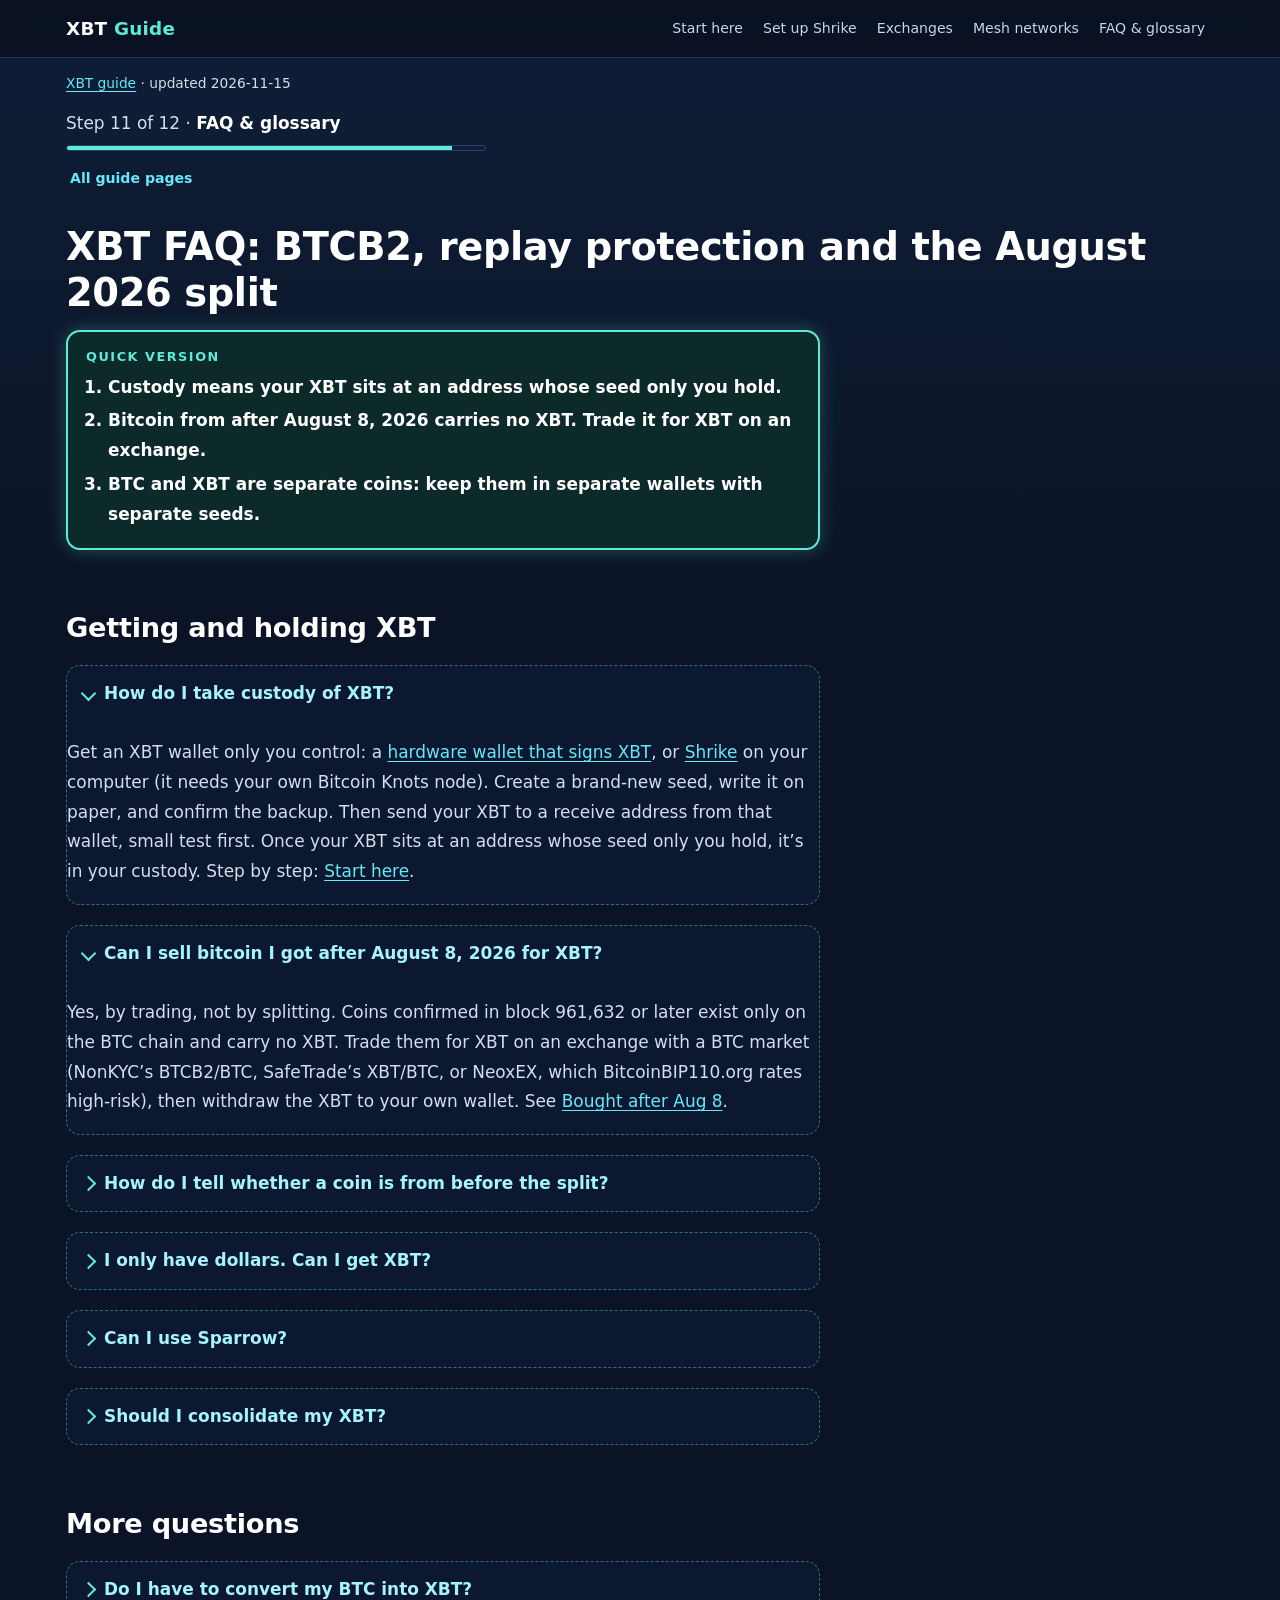
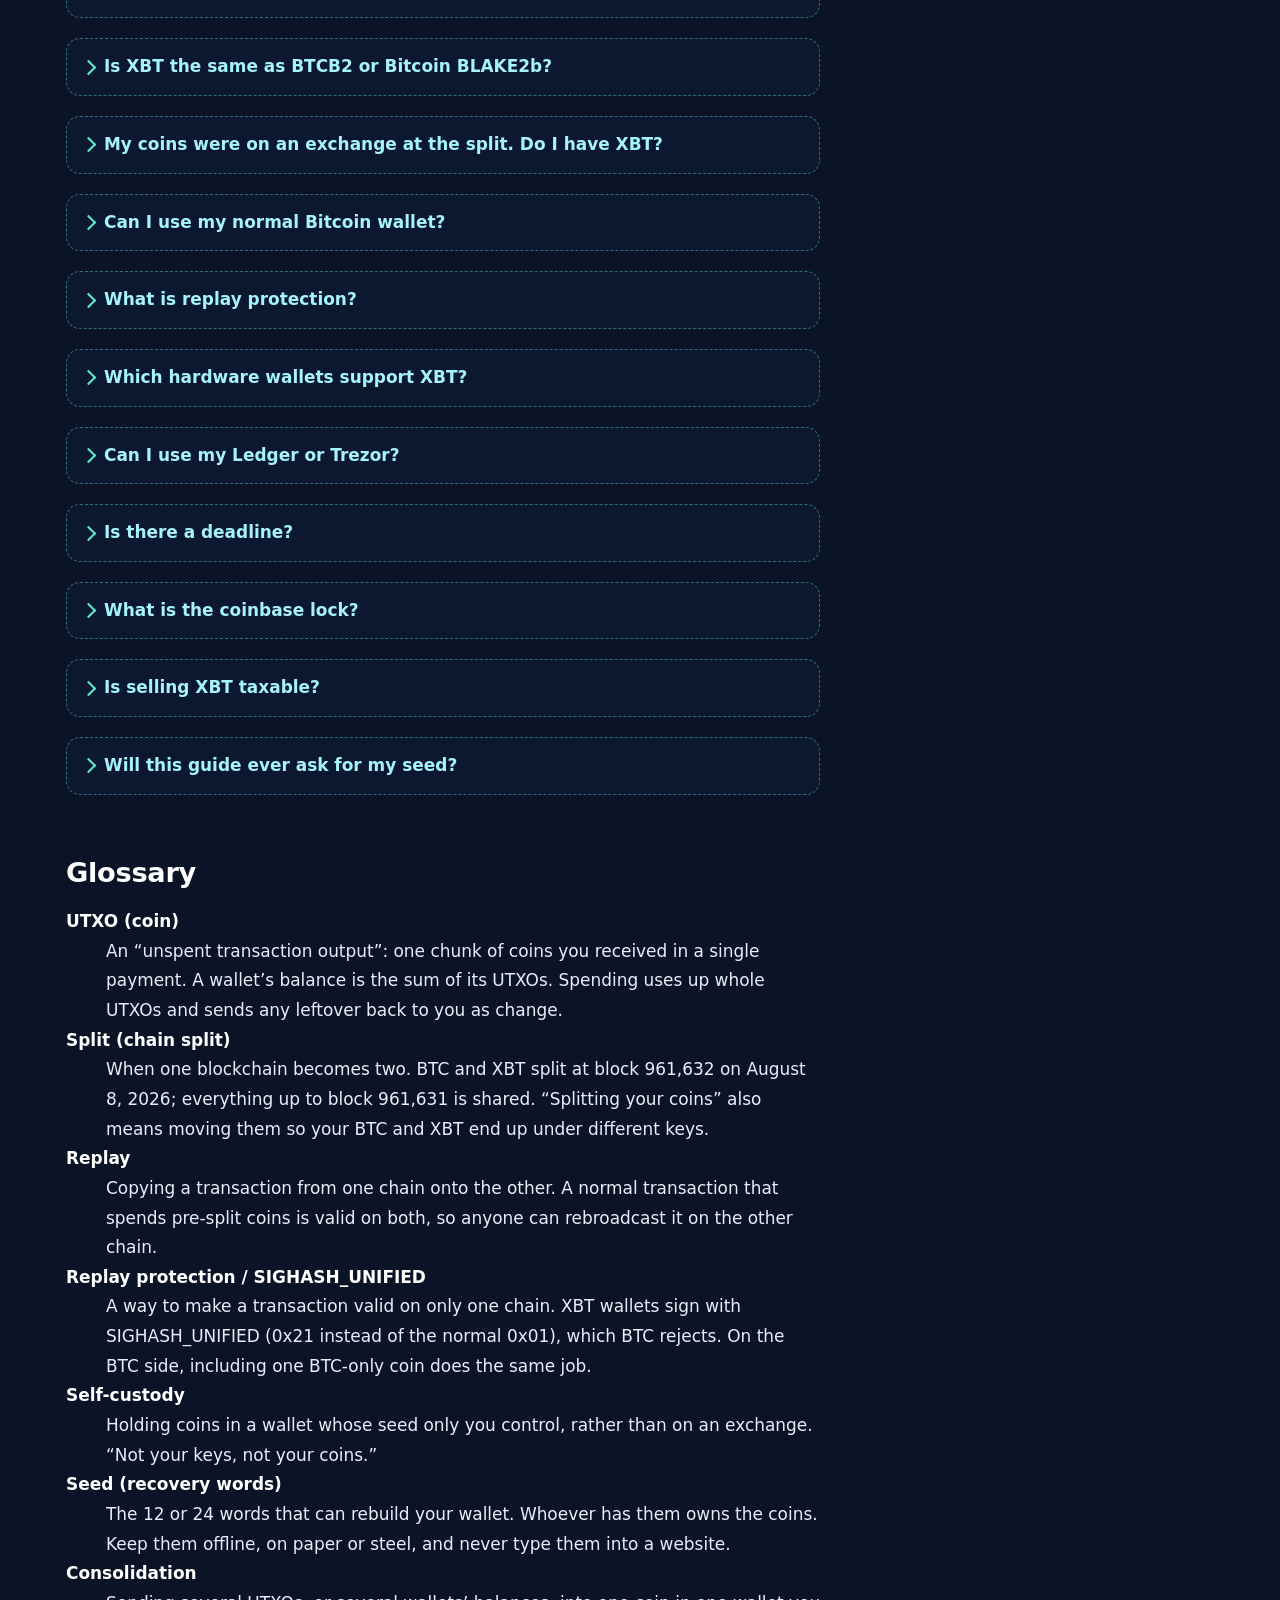
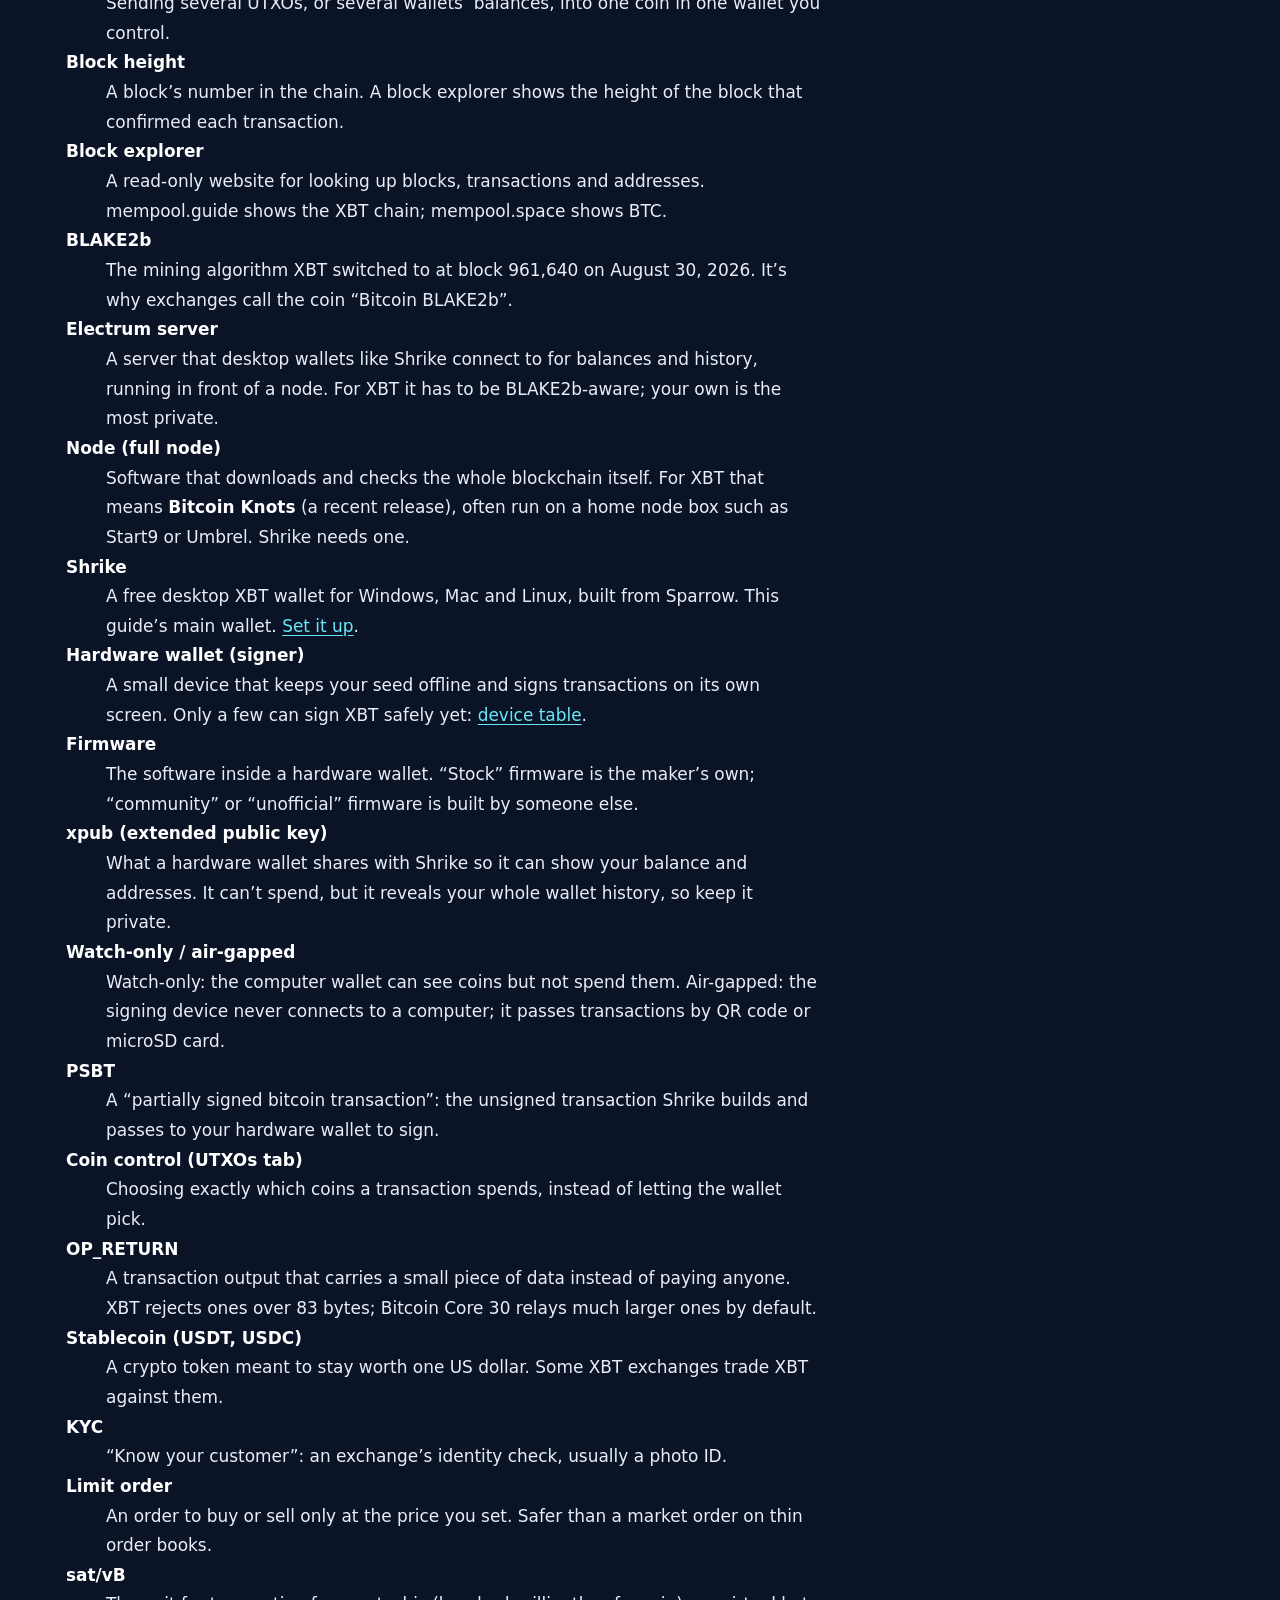
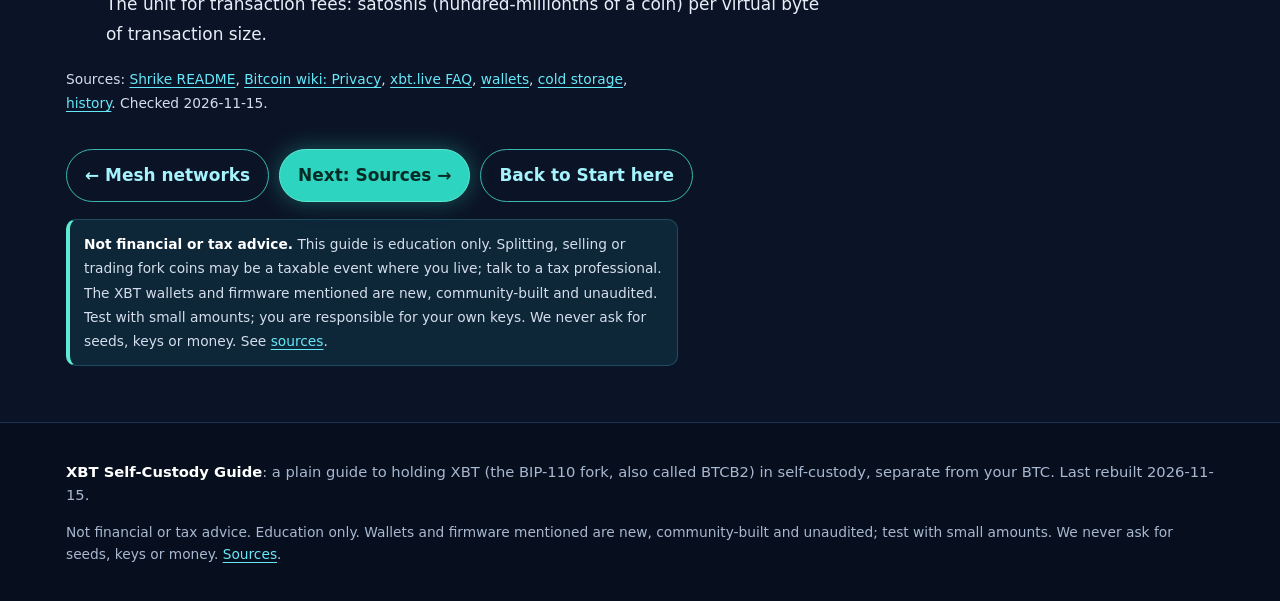
==== commit 8cfaf9ec: "Add guide pages (4/6)" ====
--- a/faq/index.html
+++ b/faq/index.html
@@ -66,6 +66,5 @@
 <footer class="foot"><div class="wrap">
 <p><strong>XBT Self-Custody Guide</strong>: a plain guide to holding XBT (the BIP-110 fork, also called BTCB2) in self-custody, separate from your BTC. Last rebuilt 2026-11-15.</p>
 <p class="small">Not financial or tax advice. Education only. Wallets and firmware mentioned are new, community-built and unaudited; test with small amounts. We never ask for seeds, keys or money. <a href="../sources/">Sources</a>.</p>
-<p class="small">Mesh radio gear and prices: <a href="https://meshcompare.com/">meshcompare.com</a></p>
 </div></footer>
 </body></html>
